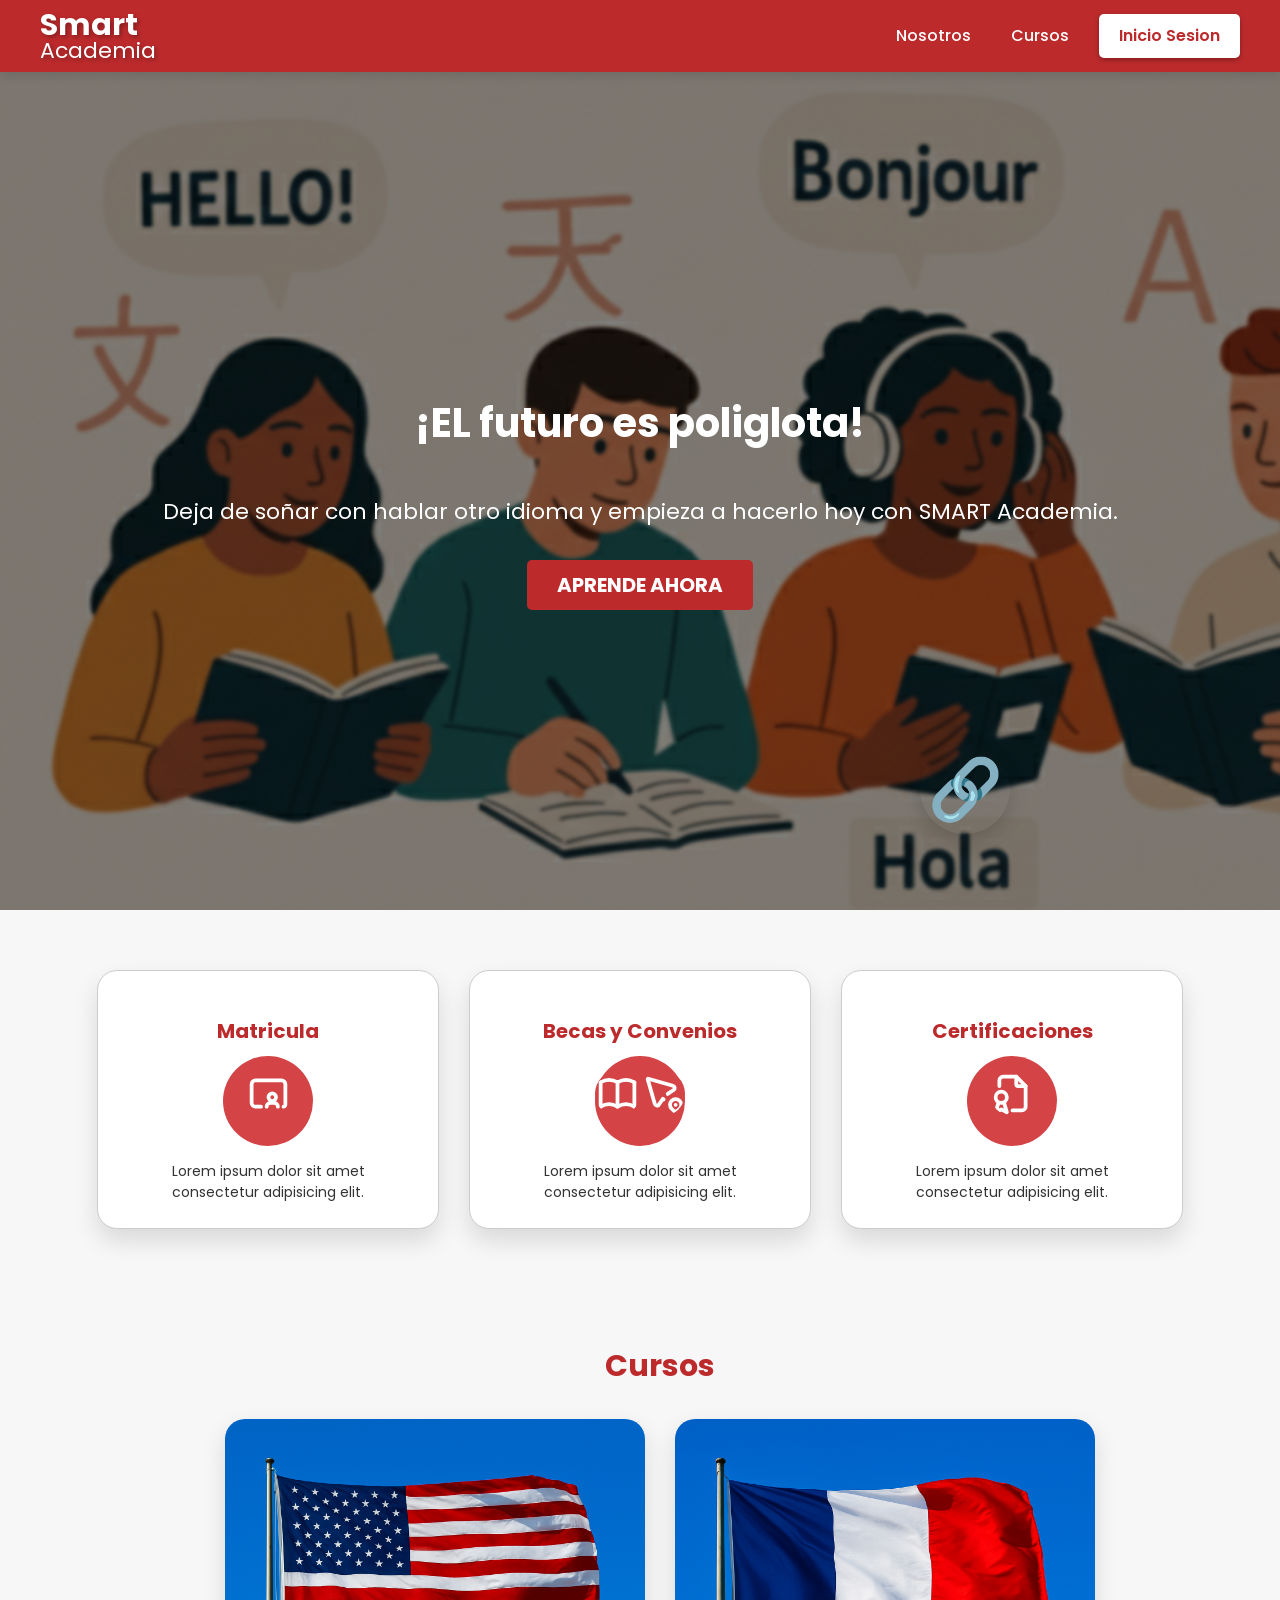
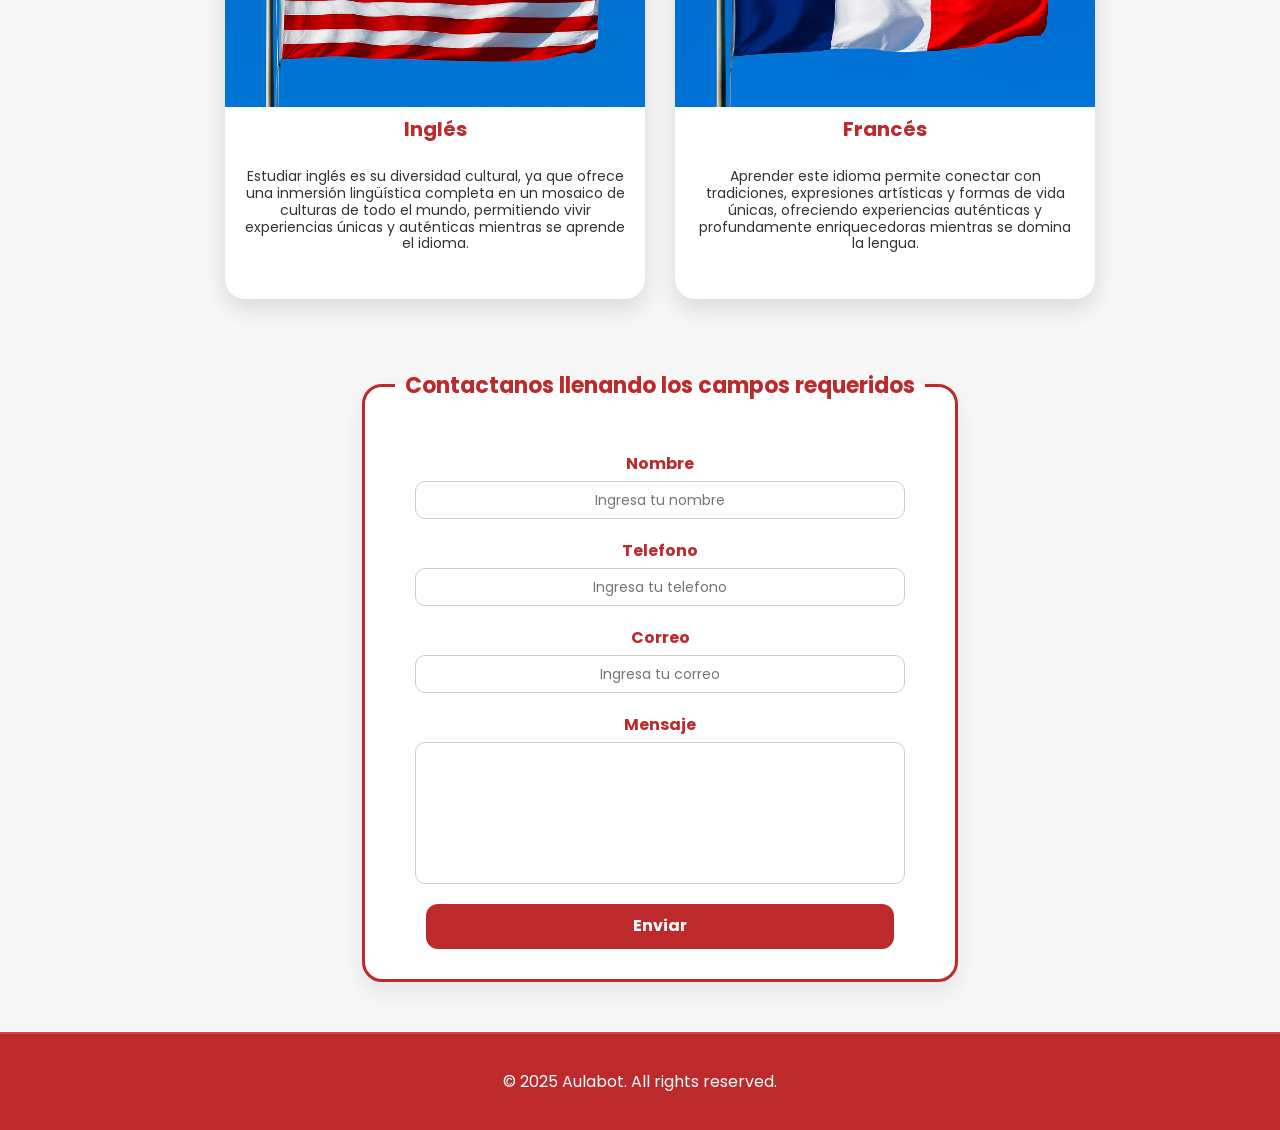
==== html/index.html @ a4e9d62d "Integracion entrega 3: logica, html, css e imagenes" ====
<!DOCTYPE html>
<html lang="es">
<head>
    <meta charset="UTF-8">
    <meta name="viewport" content="width=device-width, initial-scale=1.0">
    <title>Aulabot-SA</title>

    <link rel="preload" href="../css/normalize.css" as="style">
    <link rel="stylesheet" href="../css/normalize.css">

    <link rel="preload" href="../css/styles.css" as="style">
    <link rel="stylesheet" href="../css/styles.css">

    <link rel="icon" type="image/png" href="../imagenes/favicon.png">
</head>
<body>

    <header>
        <div class="barra-navegacion">
            <a href="../html/index.html">
                <h1>Smart <span>Academia</span></h1>
            </a>
            
            <nav>
                <a href="../html/nosotros.html">Nosotros</a>
                <a href="../html/cursos.html">Cursos</a>
                <a href="../html/inicio-sesion.html">Inicio Sesion</a>
            </nav>
        </div>
    </header>

    <main>

        <section class="hero-principal">
            <div class="contenido-hero-principal">
                <h2>¡EL futuro es poliglota!</h2>
            <p >
               Deja de soñar con hablar otro idioma y empieza a hacerlo hoy con SMART Academia. 
            </p>
            <a class="boton-principal" href="../html/inicio-sesion.html">Aprende ahora</a>
            </div>

        </section>
        <div class="servicios">
            
                <div class="servicio-card">
                    <h3>Matricula</h3>
                    <div class="icon">
                        <svg  xmlns="http://www.w3.org/2000/svg"  width="24"  height="24"  viewBox="0 0 24 24"  fill="none"  stroke="currentColor"  stroke-width="2"  stroke-linecap="round"  stroke-linejoin="round"  class="icon icon-tabler icons-tabler-outline icon-tabler-chalkboard-teacher"><path stroke="none" d="M0 0h24v24H0z" fill="none"/><path d="M8 19h-3a2 2 0 0 1 -2 -2v-10a2 2 0 0 1 2 -2h14a2 2 0 0 1 2 2v11a1 1 0 0 1 -1 1" /><path d="M12 14a2 2 0 1 0 4.001 -.001a2 2 0 0 0 -4.001 .001" /><path d="M17 19a2 2 0 0 0 -2 -2h-2a2 2 0 0 0 -2 2" /></svg>
                    </div>
                     <p>Lorem ipsum dolor sit amet consectetur adipisicing elit.</p>
                
                </div>
                
                <div class="servicio-card">
                    <h3 >Becas y Convenios</h3>
                    <div class="icon">
                        <svg  xmlns="http://www.w3.org/2000/svg"  width="24"  height="24"  viewBox="0 0 24 24"  fill="none"  stroke="currentColor"  stroke-width="2"  stroke-linecap="round"  stroke-linejoin="round"  class="icon icon-tabler icons-tabler-outline icon-tabler-book"><path stroke="none" d="M0 0h24v24H0z" fill="none"/><path d="M3 19a9 9 0 0 1 9 0a9 9 0 0 1 9 0" /><path d="M3 6a9 9 0 0 1 9 0a9 9 0 0 1 9 0" /><path d="M3 6l0 13" /><path d="M12 6l0 13" /><path d="M21 6l0 13" /></svg>
                        <svg  xmlns="http://www.w3.org/2000/svg"  width="24"  height="24"  viewBox="0 0 24 24"  fill="none"  stroke="currentColor"  stroke-width="2"  stroke-linecap="round"  stroke-linejoin="round"  class="icon icon-tabler icons-tabler-outline icon-tabler-pointer-pin"><path stroke="none" d="M0 0h24v24H0z" fill="none"/><path d="M14.778 12.222l3.113 -2.09a1.2 1.2 0 0 0 -.309 -2.228l-13.582 -3.904l3.904 13.563a1.2 1.2 0 0 0 2.228 .308l2.09 -3.093l.381 .381" /><path d="M21.121 20.121a3 3 0 1 0 -4.242 0c.418 .419 1.125 1.045 2.121 1.879c1.051 -.89 1.759 -1.516 2.121 -1.879z" /><path d="M19 18v.01" /></svg>
                    </div>
                    <p>Lorem ipsum dolor sit amet consectetur adipisicing elit.</p>
                </div>

                <div class="servicio-card">
                    <h3>Certificaciones</h3>
                    <div class="icon">
                        <svg  xmlns="http://www.w3.org/2000/svg"  width="24"  height="24"  viewBox="0 0 24 24"  fill="none"  stroke="currentColor"  stroke-width="2"  stroke-linecap="round"  stroke-linejoin="round"  class="icon icon-tabler icons-tabler-outline icon-tabler-file-certificate"><path stroke="none" d="M0 0h24v24H0z" fill="none"/><path d="M14 3v4a1 1 0 0 0 1 1h4" /><path d="M5 8v-3a2 2 0 0 1 2 -2h7l5 5v11a2 2 0 0 1 -2 2h-5" /><path d="M6 14m-3 0a3 3 0 1 0 6 0a3 3 0 1 0 -6 0" /><path d="M4.5 17l-1.5 5l3 -1.5l3 1.5l-1.5 -5" /></svg>
                    </div>    
                    <p>Lorem ipsum dolor sit amet consectetur adipisicing elit.</p>
                </div>

        </div>

        <section>
    <ul class="container">


       <section class="index-cursos">

  <h2>Cursos</h2>

  <ul class="cursos-grid">

    <!-- ===== CURSO INGLÉS ===== -->
    <li>
      <a href="../html/cursos.html" class="card">
        <img src="../imagenes/img-cursos/inglesImagen.jpg" alt="Londres">
        <div class="content">
          <h2>Inglés</h2>
          <p>
            Estudiar inglés es su diversidad cultural, ya que ofrece una inmersión lingüística completa en un mosaico de culturas de todo el mundo, permitiendo vivir experiencias únicas y auténticas mientras se aprende el idioma.
          </p>
        </div>
      </a>
    </li>

    <!-- ===== CURSO FRANCÉS ===== -->
    <li>
      <a href="../html/cursos.html" class="card">
        <img src="../imagenes/img-cursos/francesImagen.jpg" alt="París">
        <div class="content">
          <h2>Francés</h2>
          <p>
            Aprender este idioma permite conectar con tradiciones, expresiones artísticas y formas de vida únicas, ofreciendo experiencias auténticas y profundamente enriquecedoras mientras se domina la lengua.
          </p>
        </div>
      </a>
    </li>

  </ul>
</section>

        
        <form> 
            <fieldset> 

                <legend>Contactanos llenando los campos requeridos</legend>
                
                <div> 
                    <label>Nombre</label>
                    <input type="text" placeholder="Ingresa tu nombre" name="nombre" required> 
                </div>
                <div>
                    <label>Telefono</label>
                    <input type="tel" placeholder="Ingresa tu telefono" name="telefono" required>
                </div>
                <div>
                    <label>Correo</label>
                    <input type="email" placeholder="Ingresa tu correo" name="correo" required>
                </div>
                <div>
                    <label>Mensaje</label>
                    <textarea name="Cuentanos brevemente a que se debe tu solicitud"></textarea>
                </div>

                <input type="submit" value="Enviar"> 

            </fieldset>
        </form>

    </main>
    <div class="social-fab" aria-hidden="false">
        <button class="fab-main" aria-label="Redes sociales" title="Redes sociales">
        <span class="fab-icon">🔗</span>
        </button>
        <ul class="social-links" aria-hidden="true">
        <li><a href="https://www.facebook.com/" class="facebook" aria-label="Facebook">📘 Facebook</a></li>
        <li><a href="https://www.instagram.com/" class="instagram" aria-label="Instagram">📸 Instagram</a></li>
        <li><a href="https://x.com/?lang=es" class="X" aria-label="Twitter">🐦 Twitter</a></li>
        <li><a href="https://wa.me/573244595443" target="_blank" class="whatsapp" aria-label="WhatsApp">💬 WhatsApp</a></li>
        </ul>
    </div>
    <footer>
        <p> © 2025 Aulabot. All rights reserved.</p>
    </footer>

</body>

</html>
---- css/styles.css ----
@import url('https://fonts.googleapis.com/css2?family=Poppins:wght@300;400;500;600;700&display=swap');

/*ROOT Variables CSS Personalizadas*/
:root {
    /* COLORES */
    --color-primario: #bc2a2c; 
    --color-secundario: #D44446; 
    --color-acento: #000000;  
    --color-texto: #333333;     
    --color-blanco: #ffffff;    
    --color-fondo-claro: #f7f7f7; 
    --color-borde: #cccccc;

    /* TIPOGRAFÍA */
    --fuente-principal: 'Poppins', system-ui, sans-serif;
    --tamaño-base: 62.5%; /* Establece que 1rem = 10px (más fácil para calcular tamaños) */

    /* SOMBRAS Y BORDES */
    --sombra-navegacion: 0 4px 10px rgba(0, 0, 0, 0.1);
    --sombra-card: 0 4px 10px rgba(0, 0, 0, 0.05);
}

/*ESTILO GENERAL HTML Y BODY */

html {
    font-size: var(--tamaño-base); 
    box-sizing: border-box;
    scroll-behavior: smooth;
}

body {
    font-family: var(--fuente-principal); 
    font-size: 1.6rem;
    line-height: 1.5;
    color: var(--color-texto);
    margin: 0;
    padding-top: 6rem;
    background-color: var(--color-fondo-claro);
}

a {
    text-decoration: none;
}

/*BARRA DE NAVEGACION*/
header {
    background-color: var(--color-primario);
    padding: 1rem 0; 
    position: fixed; 
    inset: 0 0 auto 0;
    z-index: 1000;
    box-shadow: var(--sombra-navegacion); 
    transition: background-color 0.4s ease, box-shadow 0.4s ease; 
}
.barra-navegacion {
    max-width: 120rem; 
    margin: 0 auto; 
    padding: 0 2rem;
    display: flex;
    justify-content: space-between; 
    align-items: center; 
}

/*ESTILO DEL LOGO SMART ACADEMIA */
.barra-navegacion a h1 {
    color: var(--color-blanco);
    font-size: 3rem; 
    font-weight: 700; 
    display: flex; 
    flex-direction: column; 
    line-height: 1; 
    margin: 0; 
    text-shadow: 2px 2px 4px rgba(0, 0, 0, 0.3);
}

/* Estilo para la palabra 'Academia'*/
.barra-navegacion a h1 span {
    font-size: 2.2rem;
    font-weight: 400; 
}

/*NAVEGACIÓN PRINCIPAL (Contiene Nosotros, Cursos e Inicio Sesión)*/
nav {
    display: flex;
    align-items: center;
    gap: 2rem; 
}

/* Estilo para los enlaces(Nosotros y Cursos) */
nav a {
    color: var(--color-blanco);
    font-size: 1.6rem;
    font-weight: 500;
    padding: 0.5rem 1rem;
    transition: color 0.3s;
}
nav a:hover {
    color: var(--color-fondo-claro);
}


/*ESTILO DEL BOTÓN DESTACADO (Inicio Sesión - Es el último enlace dentro de <nav>) */
nav a:last-child {
    background-color: var(--color-blanco);
    color: var(--color-primario);
    padding: 1rem 2rem;
    border: none;
    border-radius: 0.5rem;
    font-weight: 600;
    white-space: nowrap; 
    box-shadow: 0 2px 5px rgba(0, 0, 0, 0.3); 
    transition: background-color 0.3s;
}

nav a:last-child:hover {
    background-color: var(--color-fondo-claro); 
    color: var(--color-primario);
}

/*ESTILO "INDEX" BY SELVA*/

.hero-principal {
    background-image: url(../imagenes/img-index/img-inicio.png);
    background-repeat: no-repeat;
    background-size: cover;
    background-position: center middle;
    height: 850px;
    position: relative;
}
.contenido-hero-principal{
    position: absolute;
    background-color: rgb( 0 0 0 / 50% );
    width: 100%;
    height: 100%;
    display: flex;
    flex-direction: column;
    align-items: center;
    justify-content: center;
}

.contenido-hero-principal h2, .contenido-hero-principal p{
    color: var(--color-blanco);
}
.contenido-hero-principal h2{
    font-size: 4rem;
    margin-bottom: 2rem;
}

.contenido-hero-principal p{
    display: flex;
    align-items: center;
    font-size: 2.2rem;
}

.boton-principal {
    background-color: var(--color-primario);
    color: var(--color-blanco);
    padding: 1rem 3rem;
    margin-top: 1rem;
    font-size: 2rem;
    text-decoration: none;
    text-transform: uppercase;
    font-weight: bold;
    border-radius: .5rem;
    width: 90%;
    text-align: center;
    border: none;
}
@media (min-width: 768px) {
    .boton-principal{
        width: auto;
    }
}
.boton-principal:hover {
    cursor: pointer; 

}

/*servicios*/
.servicios {
  max-width: 1200px;
  margin: 4rem auto;
  padding: 2rem;
  
  display: flex;
  flex-direction: row; 
  justify-content: center;
  align-items: stretch;
  gap: 3rem;
}

/* TARJETA */
.servicio-card {
  background: #ffffff;
  padding: 2.5rem 2rem;
  border-radius: 20px;
  width: 300px;
  box-shadow: 0 12px 25px rgba(0,0,0,0.12);
  border: 1px solid var(--color-borde);
  text-align: center;
  transition: all .3s ease;
  flex-shrink: 0; 
}

/* Hover */
.servicio-card:hover {
  transform: translateY(-8px);
  box-shadow: 0 16px 30px rgba(0,0,0,0.18);
}

/* Icono */
.servicio-card .icon {
  width: 90px;
  height: 90px;
  border-radius: 50%;
  background: var(--color-secundario);
  display: flex;
  justify-content: center;
  align-items: center;
  margin: 0 auto 1.5rem auto;
}

.servicio-card .icon svg {
  width: 45px;
  height: 45px;
  stroke: var(--color-blanco);
}

/* Título */
.servicio-card h3 {
  font-size: 2rem;
  color: var(--color-primario);
  margin-bottom: 1rem;
}

/* Texto */
.servicio-card p {
  color: var(--color-texto);
  font-size: 1.4rem;
  line-height: 1.5;
  max-width: 85%;
  margin: 0 auto;
  text-align: center;
}

/* RESPONSIVE */
@media (max-width: 850px) {
  .servicios {
    flex-direction: column;
    align-items: center;
  }
}

/*Tarjetas cursos*/

.index-cursos {
  max-width: 1100px;
  margin: 5rem auto;
  padding: 2rem;
}

.index-cursos h2 {
  text-align: center;
  color: var(--color-primario);
  font-size: 3rem;
  margin-bottom: 3rem;
}

/* Contenedor UL */
.index-cursos .cursos-grid {
  display: flex;
  gap: 3rem;
  justify-content: center;
  flex-wrap: wrap;
  list-style: none;
  padding: 0;
}

/* Tarjeta general */
.index-cursos .cursos-grid li {
  width: 420px;
  height: 480px;
  background: #ffffff;
  border-radius: 20px;
  overflow: hidden;
  box-shadow: 0 10px 25px rgba(0,0,0,0.12);
  transition: transform .3s ease, box-shadow .3s ease;
}

.index-cursos .cursos-grid li:hover {
  transform: translateY(-8px);
  box-shadow: 0 14px 30px rgba(0,0,0,0.18);
}

/* Imagen completamente visible */
.index-cursos .cursos-grid li img {
  width: 100%;
  height: 60%;
  object-fit: cover;
}

/* CONTENIDO DE TEXTO */
.index-cursos .content {
  padding: 2rem;
  background: #fff;
  height: 20%;
  display: flex;
  flex-direction: column;
  justify-content: center;
  text-align: center;
}

.index-cursos .content h2 {
  color: var(--color-primario);
  font-size: 2rem;
  margin-bottom: 1rem;
}

.index-cursos .content p {
  font-size: 1.4rem;
  color: var(--color-texto);
  line-height: 1.2;
}

/* RESPONSIVO */
@media (max-width: 768px) {
  .index-cursos .cursos-grid li {
    width: 100%;
    height: auto;
  }

  .index-cursos .cursos-grid li img {
    height: 220px;
  }
}

/*Formulario*/

form {
  display: flex;
  justify-content: center;
  margin: 5rem auto;
}

form fieldset {
  width: 100%;
  max-width: 550px;
  padding: 3rem 2rem;
  background: #ffffff;
  border: 3px solid var(--color-primario);
  border-radius: 20px;
  box-shadow: 0 10px 25px rgba(0,0,0,0.08);
}

/* Título */
form legend {
  font-size: 2.2rem;
  color: var(--color-primario);
  font-weight: 700;
  text-align: center;
  padding: 0 1rem;
  margin-bottom: 2rem;
}

/* Contenedor de cada campo */
form div {
  display: flex;
  flex-direction: column;
  align-items: center;
  margin-bottom: 2rem;
}

/* Labels */
form label {
  color: var(--color-primario);
  font-weight: 700;
  font-size: 1.6rem;
  margin-bottom: 0.5rem;
}

/* Inputs y textarea */
form input[type="text"],
form input[type="tel"],
form input[type="email"],
form textarea {
  width: 85%;
  padding: 1rem;
  border-radius: 10px;
  border: 1px solid var(--color-borde);
  font-size: 1.4rem;
  outline: none;
  text-align: center;
  transition: all 0.3s ease;
}

/* Efecto focus */
form input:focus,
form textarea:focus {
  border-color: var(--color-primario);
}

/* Textarea */
form textarea {
  resize: none;
  height: 120px;
}

/* Botón Enviar */
form input[type="submit"] {
  display: block;
  width: 85%;
  margin: 0 auto;
  background: var(--color-primario);
  color: #ffffff;
  border: none;
  border-radius: 12px;
  padding: 1.3rem;
  font-size: 1.6rem;
  font-weight: 700;
  cursor: pointer;
  transition: all .3s ease;
}

form input[type="submit"]:hover {
  background: var(--color-secundario);
  transform: translateY(-3px);
  box-shadow: 0 6px 15px rgba(0,0,0,0.18);
}



/*ESTILO "NOSOTROS" BY JULIANA*/

.hero {
    background-color: var(--color-primario);
    padding: 60px 20px;
    display: flex;
    align-items: center;
    justify-content: center;
    gap: 40px;
}

.hero-texto {
    flex: 1;
    color: var(--color-blanco);
    font-size: 20px;
    padding-left: 60px;
}

.hero-texto .action-button {
    background-color: var(--color-blanco);
    color: var(--color-primario);
    background-image: none; /* eliminar degradados inesperados */
    display: inline-block; /* no ocupar ancho completo */
    padding: 10px 20px;
    box-shadow: 0 2px 6px rgba(0,0,0,0.12);
}

.hero-imagen {
    flex: 1;
    width: 100%;
}

.hero-imagen img {
    width: 70%;
    margin: 0 auto;
    display: block;
}

.nosotros h2 {
    color: var(--color-primario);
}

.info {
    display: flex;
    gap: 20px;
    justify-content: space-between;
    padding: 40px 10%;
    max-width: 1200px;
    margin: 0 auto;
}

.galeria {
    display: flex;
    flex-wrap: wrap;
    /* creo que esto los posiciona en el responsive */
    gap: 10px;
    justify-content: center;
    margin: 40px auto;
    padding: 0 20px;
}

.galeria img {
    height: 200px;
    width: auto;
    object-fit: cover;
    border: 3px solid var(--color-primario);
    border-radius: 8px;
}

.valores {
    display: flex;
    flex-direction: column;
    align-items: center;
}

.action-button {
    margin: 20px auto;
    display: inline-block; /* que el botón ocupe sólo su contenido */
    background-color: var(--color-primario);
    background-image: none;
    color: var(--color-blanco);
    padding: 10px 20px; /* más pequeño */
    border: none;
    border-radius: 5px;
    cursor: pointer;
    font-size: 1.6rem;
    width: auto;
}

.equipo {
    padding: 60px 20px;
    text-align: center;
    max-width: 1200px;
    margin: 0 auto;
}

.equipo-descripcion {
    max-width: 800px;
    margin: 0 auto 40px;
    font-size: 18px;
}

.equipo-lista {
    display: flex;
    justify-content: center;
    gap: 30px;
    flex-wrap: wrap;
}

.miembro {
    text-align: center;
    width: 180px;
}

.miembro img {
    width: 150px;
    height: 150px;
    object-fit: cover;
    border-radius: 50%;
    border: 3px solid var(--color-primario);
    margin-bottom: 10px;
}

.miembro h3 {
    margin: 5px 0 2px;
    font-size: 16px;
}

.miembro p {
    margin: 0;
    font-size: 14px;
    color: var(--color-texto);
}

/*ESTILO BY ANDRÉS*/

.titulo-servicios {
    text-align: center;
    font-size: 2.5rem;
    font-weight: 700;
    margin: 2rem 0;
    background: linear-gradient(90deg, #000000, #000000, #000000);
    background-size: 300%;
    background-clip: text;
    -webkit-background-clip: text; 
    color: transparent;
    -webkit-text-fill-color: transparent; 
    animation: colorMove 5s ease-in-out infinite;
    letter-spacing: 2px;
}
.curso-container {
    display: flex;
    align-items: center;
    justify-content: space-between;
    gap: 2rem;
    margin: 3rem auto;
    max-width: 1000px;
    padding: 1.5rem;
    background: #ffffff;
    border-radius: 15px;
    box-shadow: 0 4px 10px rgba(0,0,0,0.1);
}


.curso-container {
    display: flex;
    align-items: center;
    justify-content: space-between;
    gap: 2rem;
    margin: 3rem auto;
    max-width: 1000px;
    padding: 1.5rem;
    background: #ffffff;
    border-radius: 15px;
    box-shadow: 0 4px 10px rgba(0,0,0,0.1);
}

.curso-texto {
    flex: 1;
}

.curso-texto h3 {
    color: var(--color-acento);
    font-size: 1.6rem;
}

.curso-texto p {
    line-height: 1.6;
    color: var(--color-texto);
}

.curso-img {
    flex: 1;
    display: flex;
    justify-content: center;
}

.curso-img img {
    width: 100%;
    max-width: 430px;
    border-radius: 12px;
    box-shadow: 0 3px 8px rgba(0,0,0,0.15);
}

/*RESPONSIVE*/
@media (max-width: 768px) {
    .curso-container {
        flex-direction: column;
        text-align: center;
    }

    .curso-img img {
        max-width: 330px;
    }
}

/*REGISTRO*/

.form-container {
    margin: 10rem auto 4rem auto; 
    width: 100%;
    max-width: 480px;
    background: #ffffff;
    padding: 3rem 2.5rem;
    border-radius: 20px;
    box-shadow: 0 8px 25px rgba(0,0,0,0.1);
    animation: fadeIn 0.6s ease-in-out;
    text-align: center;
}

/* Título */
.form-container h2 {
    font-size: 2.4rem;
    font-weight: 700;
    margin-bottom: 2rem;
    color: #111;
}

/* Campos del formulario */


/* Botón principal dentro de formularios*/
.form-container .action-button {
    width: 100%;
    padding: 1.3rem;
    border: none;
    background: var(--color-primario);
    color: #ffffff;
    font-size: 1.6rem;
    font-weight: 700;
    border-radius: 12px;
    cursor: pointer;
    margin-top: 1.5rem;
    transition: all 0.3s ease;
}

.action-button:hover {
    background: var(--color-secundario);
    transform: translateY(-3px);
    box-shadow: 0 6px 18px rgba(0,0,0,0.12);
}

/* Enlace final */
.registro-link {
    display: inline-block;
    margin-top: 2rem;
    color: var(--color-secundario);
    font-weight: 600;
    text-decoration: none;
    font-size: 1.45rem;
}

.registro-link:hover {
    text-decoration: underline;
}

/* Animación suave */
@keyframes fadeIn {
    from {
        opacity: 0;
        transform: translateY(15px);
    }
    to {
        opacity: 1;
        transform: translateY(0);
    }
}

/*Inicio sesion*/

.login-page {
  display: flex;
  justify-content: center;
  align-items: center;
  padding: 5rem 0;
}

.login-page {
    background-image: url(../imagenes/img-index/Gemini_Generated_Image_4bp5cf4bp5cf4bp5.png);
    background-color: rgb(0 0 0 / 60%);
    background-size: cover;
    background-position: center center;
    position: relative;
}

.login-page .form-container {
  width: 100%;
  max-width: 500px;
  padding: 3rem 2.5rem;
  background: #ffffff;
  border: 3px solid var(--color-primario);
  border-radius: 20px;
  box-shadow: 0 10px 25px rgba(0,0,0,0.08);
  text-align: center;
}

/* Título */
.login-page .form-container h2 {
  font-size: 2.4rem;
  color: var(--color-primario);
  font-weight: 700;
  margin-bottom: 3rem;
}
/* Forzar formulario en columna */
.login-page form {
  display: flex !important;
  flex-direction: column !important;
  gap: 2rem !important;
  width: 100%;
  align-items: center;
}

/* Campo completo en columna */
.login-page .campo {
  width: 100%;
  display: flex !important;
  flex-direction: column !important;
  align-items: center !important; 
  text-align: center;
}

.login-page .opciones-rol {
  width: 100%;
  max-width: 350px;                    
  display: flex;
  justify-content: center;
  align-items: center;
  gap: 1rem;                           
  flex-wrap: wrap;                     
  margin: 0 auto;                      
}

.login-page .opciones-rol label {
  background: #ffffff;
  color: var(--color-primario);
  border: 2px solid var(--color-primario);
  padding: 0.6rem 1.2rem;              
  border-radius: 10px;
  font-size: 1.4rem;                   
  font-weight: 700;
  cursor: pointer;
  transition: all .3s ease;
  white-space: nowrap;                 
}


/* Input */
.login-page .campo input[type="text"],
.login-page .campo input[type="password"] {
  width: 85%;
  padding: 1rem;
  border-radius: 10px;
  border: 1px solid var(--color-borde);
  font-size: 1.4rem;
  text-align: center;
  outline: none;
}

/* Focus */
.login-page .campo input:focus {
  border-color: var(--color-primario);
}

/*BOTONES DE ROL PARA QUE NO QUEDARAN SIMPLES*/

.login-page .opciones-rol {
  display: flex;
  justify-content: center;
  gap: 1rem;
}

.login-page .opciones-rol input[type="radio"] {
  display: none;
}

.login-page .opciones-rol label {
  background: #ffffff;
  color: var(--color-primario);
  border: 2px solid var(--color-primario);
  padding: 0.8rem 1.6rem;
  border-radius: 10px;
  font-size: 1.5rem;
  font-weight: 700;
  cursor: pointer;
  transition: all .3s ease;
}

/* Hover */
.login-page .opciones-rol label:hover {
  background: var(--color-secundario);
  color: #ffffff;
  transform: translateY(-3px);
}

/* Seleccionado */
.login-page .opciones-rol input[type="radio"]:checked + label {
  background: var(--color-secundario);
  color: #ffffff;
  transform: translateY(-2px);
  box-shadow: 0 5px 12px rgba(0,0,0,0.15);
}

/* Botón Acceder */
.login-page .action-button {
  width: 85%;
  padding: 1.2rem;
  border: none;
  background: var(--color-primario);
  color: white;
  border-radius: 12px;
  font-size: 1.6rem;
  font-weight: 700;
  cursor: pointer;
  transition: all .3s ease;
}

.login-page .action-button:hover {
  background: var(--color-secundario);
  transform: translateY(-4px);
  box-shadow: 0 6px 18px rgba(0,0,0,0.15);
}

/* Enlace final */
.login-page .registro-link {
  margin-top: 2rem;
  font-size: 1.45rem;
}

/*Registro*/

.registro-page {
  display: flex;
  justify-content: center;
  align-items: center;
  padding: 5rem 0;
}

.registro-page .form-container {
  width: 100%;
  max-width: 550px;
  padding: 3rem 2.5rem;
  background: #ffffff;
  border: 3px solid var(--color-primario);
  border-radius: 20px;
  box-shadow: 0 10px 25px rgba(0,0,0,0.08);
  text-align: center;
}

/* Título */
.registro-page h2 {
  font-size: 2.4rem;
  color: var(--color-primario);
  font-weight: 700;
  margin-bottom: 3rem;
}

/* Forzar formulario en columna */
.registro-page form {
  display: flex !important;
  flex-direction: column !important;
  gap: 2rem !important;
  width: 100%;
  align-items: center;
}

/* Campo */
.registro-page .campo {
  width: 100%;
  display: flex !important;
  flex-direction: column !important;
  align-items: center;
  text-align: center;
}

/* Labels */
.registro-page .campo label {
  width: 100%;
  color: var(--color-primario);
  font-weight: 700;
  font-size: 1.6rem;
  margin-bottom: 0.7rem;
  text-align: center;
}

/* Inputs: una manera de aplicar estilos a todos sin hacer por separado a cada uno*/
.registro-page .campo input[type="text"],
.registro-page .campo input[type="email"],
.registro-page .campo input[type="tel"],
.registro-page .campo input[type="password"] {
  width: 85%;
  padding: 1rem;
  border-radius: 10px;
  border: 1px solid var(--color-borde);
  font-size: 1.4rem;
  text-align: center;
  outline: none;
}

.registro-page .campo input:focus {
  border-color: var(--color-primario);
}

/*Botones de rol*/

.registro-page .opciones-rol {
  width: 100%;
  max-width: 350px;                      
  display: flex;
  justify-content: center;
  align-items: center;
  gap: 1rem;                             
  flex-wrap: wrap;                       
  margin: 0 auto;
}

.registro-page .opciones-rol input[type="radio"] {
  display: none;
}

.registro-page .opciones-rol label {
  background: #ffffff;
  color: var(--color-primario);
  border: 2px solid var(--color-primario);
  padding: 0.6rem 1.2rem;
  border-radius: 10px;
  font-size: 1.4rem;
  font-weight: 700;
  cursor: pointer;
  transition: all .3s ease;
  white-space: nowrap;
}

/* Hover */
.registro-page .opciones-rol label:hover {
  background: var(--color-secundario);
  color: #ffffff;
  transform: translateY(-3px);
}

/* Seleccionado */
.registro-page .opciones-rol input[type="radio"]:checked + label {
  background: var(--color-secundario);
  color: #ffffff;
  transform: translateY(-2px);
  box-shadow: 0 5px 12px rgba(0,0,0,0.15);
}

/* Botón Registrarse */
.registro-page .action-button {
  width: 85%;
  padding: 1.2rem;
  border: none;
  background: var(--color-primario);
  color: #ffffff;
  border-radius: 12px;
  font-size: 1.6rem;
  font-weight: 700;
  cursor: pointer;
  transition: all .3s ease;
}

.registro-page .action-button:hover {
  background: var(--color-secundario);
  transform: translateY(-4px);
  box-shadow: 0 6px 18px rgba(0,0,0,0.15);
}

/* Texto final */
.registro-page .inicio_sesion {
  display: block;
  margin-top: 2rem;
  font-size: 1.45rem;
}

.registro-page .inicio_sesion a {
  color: var(--color-primario);
  font-weight: 700;
  text-decoration: none;
}

.registro-page .inicio_sesion a:hover {
  text-decoration: underline;
}
/* ================= BOTÓN SOCIAL FLOTANTE ANDRES ================= */
.social-fab {
  position: fixed;
  right: 13.0rem;
  bottom: 3rem;
  z-index: 9999;
  display: flex;
  align-items: center;
  gap: 1rem;
  pointer-events: auto;
}

.fab-main {
  width: 9rem;
  height: 9rem;
  border-radius: 50%;
  background: var(--color-principal);
  border: none;
  box-shadow: 0 6px 18px rgba(0,0,0,0.15);
  cursor: pointer;
  display: inline-flex;
  align-items: center;
  justify-content: center;
  font-size: 6.0rem;
  transition: transform 0.18s ease, box-shadow 0.18s ease;
}

.fab-main:focus,
.fab-main:hover {
  transform: translateY(-3px);
  box-shadow: 0 10px 26px rgba(0,0,0,0.18);
}

.social-links {
  list-style: none;
  margin: 0;
  padding: 0;
  display: flex;
  flex-direction: column;
  gap: 0.6rem;
  transform: translateY(8px) scale(0.98);
  opacity: 0;
  pointer-events: none;
  transition: transform 0.18s ease, opacity 0.18s ease;
}

/* Mostrar enlaces al pasar el cursor sobre el contenedor (hover) o cuando recibe foco (accesibilidad) */
.social-fab:hover .social-links,
.social-fab:focus-within .social-links {
  transform: translateY(0) scale(1);
  opacity: 1;
  pointer-events: auto;
}

.social-links a {
  display: inline-flex;
  align-items: center;
  gap: 0.6rem;
  padding: 0.6rem 1rem;
  background: var(--color-blanco);
  border-radius: 10px;
  text-decoration: none;
  color: var(--color-texto);
  box-shadow: 0 6px 18px rgba(0,0,0,0.08);
  font-weight: 600;
  transition: transform 0.12s ease, background 0.12s ease;
}

.social-links a:hover {
  transform: translateX(-4px);
  background: var(--color-acento);
}

/* Colores por red (opcionales) */
.social-links a.facebook { color: #1877F2; }
.social-links a.instagram { color: #E1306C; }
.social-links a.twitter { color: #1DA1F2; }
.social-links a.whatsapp { color: #25D366; }

@media (max-width: 480px) {
  .social-fab { right: 1rem; bottom: 1rem; }
  .fab-main { width: 4.8rem; height: 4.8rem; font-size: 1.8rem; }
  .social-links a { padding: 0.5rem 0.8rem; font-size: 1.4rem; }
}


/* ================= ESTILOS DEL DASHBOARD ================= */

/* Contenedor padre que divide la pantalla */
.dashboard-layout {
    display: flex;
    min-height: calc(100vh - 6rem - 11rem); /* Resta altura de header y footer */
    position: relative;
}

/* Barra Lateral (Sidebar) */
.sidebar {
    width: 260px;
    background-color: #ffffff;
    box-shadow: 4px 0 10px rgba(0, 0, 0, 0.05);
    border-right: 1px solid var(--color-borde);
    display: flex;
    flex-direction: column;
    padding: 2rem 0;
    flex-shrink: 0;
}

.sidebar-menu {
    list-style: none;
    padding: 0;
    margin: 0;
    display: flex;
    flex-direction: column;
    height: 100%;
}

.sidebar-menu li {
    width: 100%;
}

.sidebar-menu a {
    display: block;
    padding: 1.5rem 2.5rem;
    color: var(--color-texto);
    font-size: 1.6rem;
    font-weight: 500;
    transition: all 0.3s ease;
    border-left: 4px solid transparent;
}

/* Hover en las opciones del menú */
.sidebar-menu a:hover {
    background-color: var(--color-fondo-claro);
    color: var(--color-primario);
    border-left: 4px solid var(--color-primario);
    padding-left: 3rem;
}

/* Empuja la opción "Cuenta" al fondo del menú */
.sidebar-menu .menu-cuenta {
    margin-top: auto;
    border-top: 1px solid var(--color-borde);
}

/* Contenido del Dashboard */
.dashboard-content {
    flex: 1;
    padding: 4rem;
    background-color: var(--color-fondo-claro);
}

.bienvenida-contenedor {
    background: #ffffff;
    padding: 3rem;
    border-radius: 20px;
    box-shadow: var(--sombra-card);
    margin-bottom: 3rem;
    border-left: 6px solid var(--color-primario);
}

.bienvenida-contenedor h2 {
    font-size: 3rem;
    margin: 0 0 1rem 0;
    color: #111111;
}

.bienvenida-contenedor span {
    color: var(--color-primario);
}

.bienvenida-contenedor p {
    font-size: 1.6rem;
    color: var(--color-texto);
    margin: 0;
}

/* Tarjetas informativas de muestra */
.dashboard-cards-grid {
    display: grid;
    grid-template-columns: repeat(auto-fit, minmax(250px, 1fr));
    gap: 2rem;
}

.tarjeta-resumen {
    background: #ffffff;
    padding: 2rem;
    border-radius: 15px;
    box-shadow: var(--sombra-card);
    border: 1px solid var(--color-borde);
}

.tarjeta-resumen h3 {
    margin: 0 0 1rem 0;
    font-size: 1.8rem;
    color: var(--color-primario);
}

/* Botón cerrar sesión personalizado */
nav a.btn-cerrar-sesion {
    background-color: transparent;
    color: var(--color-blanco);
    border: 1px solid var(--color-blanco);
    border-radius: 0.5rem;
    padding: 0.8rem 1.6rem;
}

nav a.btn-cerrar-sesion:hover {
    background-color: var(--color-blanco);
    color: var(--color-primario);
}

/* RESPONSIVO PARA TABLETS Y MÓVILES */
@media (max-width: 768px) {
    .dashboard-layout {
        flex-direction: column;
    }

    .sidebar {
        width: 100%;
        border-right: none;
        border-bottom: 1px solid var(--color-borde);
        padding: 1rem 0;
    }

    .sidebar-menu {
        flex-direction: row;
        flex-wrap: wrap;
        justify-content: center;
        gap: 0.5rem;
    }

    .sidebar-menu a {
        padding: 1rem 1.5rem;
        font-size: 1.4rem;
        border-left: none;
        border-radius: 5px;
    }

    .sidebar-menu a:hover {
        border-left: none;
        padding-left: 1.5rem;
        background-color: var(--color-primario);
        color: var(--color-blanco);
    }

    .sidebar-menu .menu-cuenta {
        margin-top: 0;
        border-top: none;
    }

    .dashboard-content {
        padding: 2rem;
    }
}

/* ==========================================================================
   ESTILOS COMPLEMENTARIOS PARA PANELES DE CONTROL (STUDENT, ADMIN, PROFESOR)
   ========================================================================== */

/* Distribución global del panel en dos columnas */
.dashboard-layout {
    display: flex;
    min-height: calc(100vh - 80px - 120px); /* Ajuste automático restando header y footer */
    position: relative;
    background-color: var(--color-fondo-claro);
}

/* Barra Lateral Estables (Sidebar) */
.sidebar {
    width: 260px;
    background-color: var(--color-blanco);
    box-shadow: 4px 0 10px rgba(0, 0, 0, 0.05);
    border-right: 1px solid var(--color-borde);
    display: flex;
    flex-direction: column;
    padding: 2rem 0;
    flex-shrink: 0;
}

.sidebar-menu {
    list-style: none;
    padding: 0;
    margin: 0;
    display: flex;
    flex-direction: column;
    height: 100%;
}

.sidebar-menu li {
    width: 100%;
}

.sidebar-menu a {
    display: block;
    padding: 1.5rem 2.5rem;
    color: var(--color-texto);
    font-size: 1.5rem;
    font-weight: 500;
    text-decoration: none;
    transition: all 0.3s ease;
    border-left: 4px solid transparent;
}

/* Estados e interacciones de la barra lateral */
.sidebar-menu a:hover,
.sidebar-menu a.activo {
    background-color: var(--color-fondo-claro);
    color: var(--color-primario);
    border-left: 4px solid var(--color-primario);
    padding-left: 3rem;
}

/* Empuja la opción Cuenta de forma limpia al fondo del menú */
.sidebar-menu .menu-cuenta {
    margin-top: auto;
    border-top: 1px solid var(--color-borde);
}

/* Área de contenido principal del panel */
.dashboard-content {
    flex: 1;
    padding: 4rem;
    overflow-y: auto;
}

/* Caja de Bienvenida Personalizada */
.bienvenida-contenedor {
    background: var(--color-blanco);
    padding: 3rem;
    border-radius: 12px;
    box-shadow: var(--sombra-card);
    margin-bottom: 3rem;
    border-left: 6px solid var(--color-primario);
}

.bienvenida-contenedor h2 {
    font-size: 2.8rem;
    margin: 0 0 1rem 0;
    color: var(--color-acento);
}

.bienvenida-contenedor h2 span {
    color: var(--color-primario);
}

.bienvenida-contenedor p {
    font-size: 1.6rem;
    color: var(--color-texto);
    margin: 0;
}

/* Grillas para las tarjetas de información y cursos */
.dashboard-cards-grid {
    display: grid;
    grid-template-columns: repeat(auto-fit, minmax(280px, 1fr));
    gap: 2.5rem;
    margin-top: 2rem;
}

.tarjeta-resumen {
    background: var(--color-blanco);
    padding: 2.5rem;
    border-radius: 10px;
    box-shadow: var(--sombra-card);
    border: 1px solid var(--color-borde);
    transition: transform 0.2s ease;
}

.tarjeta-resumen:hover {
    transform: translateY(-3px);
}

.tarjeta-resumen h3 {
    margin: 0 0 1.2rem 0;
    font-size: 1.8rem;
    color: var(--color-primario);
}

.tarjeta-resumen p {
    font-size: 1.4rem;
    color: var(--color-texto);
    margin: 0 0 1rem 0;
}

/* ==========================================================================
   ESTILOS ESPECÍFICOS DEL PANEL DE ADMINISTRACIÓN (TABLAS Y ROLES)
   ========================================================================== */

.admin-table-container {
    background: var(--color-blanco);
    padding: 2.5rem;
    border-radius: 12px;
    box-shadow: var(--sombra-card);
    border: 1px solid var(--color-borde);
    margin-top: 2rem;
}

/* Envoltura con scroll para tablas responsivas */
.table-responsive {
    width: 100%;
    overflow-x: auto;
    -webkit-overflow-scrolling: touch;
}

.admin-table {
    width: 100%;
    border-collapse: collapse;
    font-size: 1.4rem;
    text-align: left;
    margin-top: 1rem;
}

.admin-table th {
    background-color: var(--color-primario);
    color: var(--color-blanco);
    padding: 1.4rem 1.6rem;
    font-weight: 600;
}

.admin-table td {
    padding: 1.4rem 1.6rem;
    border-bottom: 1px solid var(--color-borde);
    color: var(--color-texto);
    vertical-align: middle;
}

/* Efecto cebra para las filas de la tabla */
.admin-table tbody tr:nth-child(even) {
    background-color: #fafafa;
}

.admin-table tbody tr:hover {
    background-color: #f1f1f1;
}

/* Diseño estilizado del selector de roles (<select>) */
.select-rol {
    padding: 0.8rem 1.2rem;
    border-radius: 6px;
    border: 1px solid var(--color-borde);
    background-color: var(--color-blanco);
    font-family: var(--fuente-principal);
    font-size: 1.3rem;
    font-weight: 600;
    color: var(--color-texto);
    cursor: pointer;
    outline: none;
    transition: border-color 0.2s ease;
}

.select-rol:focus {
    border-color: var(--color-primario);
}

#tabla-usuarios-body td {
    padding: 1.2rem;
    border-bottom: 1px solid #eee;
}

/* Botón de navegación modificado para cerrar sesión */
nav .btn-cerrar-sesion {
    background-color: transparent;
    color: var(--color-blanco);
    border: 1px solid var(--color-blanco);
    border-radius: 6px;
    padding: 0.8rem 1.8rem;
    font-size: 1.4rem;
    font-weight: 500;
    text-decoration: none;
    transition: all 0.3s ease;
}

nav .btn-cerrar-sesion:hover {
    background-color: var(--color-blanco);
    color: var(--color-primario);
}

/* ==========================================================================
   ADAPTACIÓN RESPONSIVA (MOBILE & TABLETS)
   ========================================================================== */

@media (max-width: 768px) {
    .dashboard-layout {
        flex-direction: column;
    }

    .sidebar {
        width: 100%;
        border-right: none;
        border-bottom: 1px solid var(--color-borde);
        padding: 1rem;
    }

    .sidebar-menu {
        flex-direction: row;
        flex-wrap: wrap;
        justify-content: center;
        gap: 0.5rem;
    }

    .sidebar-menu a {
        padding: 1rem 1.4rem;
        font-size: 1.3rem;
        border-left: none;
        border-radius: 6px;
    }

    .sidebar-menu a:hover,
    .sidebar-menu a.activo {
        border-left: none;
        padding-left: 1.4rem;
        background-color: var(--color-primario);
        color: var(--color-blanco);
    }

    .sidebar-menu .menu-cuenta {
        margin-top: 0;
        border-top: none;
    }

    .dashboard-content {
        padding: 2rem;
    }
    
    .bienvenida-contenedor {
        padding: 2rem;
    }

    .bienvenida-contenedor h2 {
        font-size: 2.2rem;
    }
}


/*FOOTER*/
footer {
  background-color: var(--color-primario); 
  color: var(--color-blanco);             
  text-align: center;                        
  padding: 2rem;                             
  margin-top: 5rem;                          
  border-top: 2px solid var(--color-secundario); 
}
---- css/styles.css ----
@import url('https://fonts.googleapis.com/css2?family=Poppins:wght@300;400;500;600;700&display=swap');

/*ROOT Variables CSS Personalizadas*/
:root {
    /* COLORES */
    --color-primario: #bc2a2c; 
    --color-secundario: #D44446; 
    --color-acento: #000000;  
    --color-texto: #333333;     
    --color-blanco: #ffffff;    
    --color-fondo-claro: #f7f7f7; 
    --color-borde: #cccccc;

    /* TIPOGRAFÍA */
    --fuente-principal: 'Poppins', system-ui, sans-serif;
    --tamaño-base: 62.5%; /* Establece que 1rem = 10px (más fácil para calcular tamaños) */

    /* SOMBRAS Y BORDES */
    --sombra-navegacion: 0 4px 10px rgba(0, 0, 0, 0.1);
    --sombra-card: 0 4px 10px rgba(0, 0, 0, 0.05);
}

/*ESTILO GENERAL HTML Y BODY */

html {
    font-size: var(--tamaño-base); 
    box-sizing: border-box;
    scroll-behavior: smooth;
}

body {
    font-family: var(--fuente-principal); 
    font-size: 1.6rem;
    line-height: 1.5;
    color: var(--color-texto);
    margin: 0;
    padding-top: 6rem;
    background-color: var(--color-fondo-claro);
}

a {
    text-decoration: none;
}

/*BARRA DE NAVEGACION*/
header {
    background-color: var(--color-primario);
    padding: 1rem 0; 
    position: fixed; 
    inset: 0 0 auto 0;
    z-index: 1000;
    box-shadow: var(--sombra-navegacion); 
    transition: background-color 0.4s ease, box-shadow 0.4s ease; 
}
.barra-navegacion {
    max-width: 120rem; 
    margin: 0 auto; 
    padding: 0 2rem;
    display: flex;
    justify-content: space-between; 
    align-items: center; 
}

/*ESTILO DEL LOGO SMART ACADEMIA */
.barra-navegacion a h1 {
    color: var(--color-blanco);
    font-size: 3rem; 
    font-weight: 700; 
    display: flex; 
    flex-direction: column; 
    line-height: 1; 
    margin: 0; 
    text-shadow: 2px 2px 4px rgba(0, 0, 0, 0.3);
}

/* Estilo para la palabra 'Academia'*/
.barra-navegacion a h1 span {
    font-size: 2.2rem;
    font-weight: 400; 
}

/*NAVEGACIÓN PRINCIPAL (Contiene Nosotros, Cursos e Inicio Sesión)*/
nav {
    display: flex;
    align-items: center;
    gap: 2rem; 
}

/* Estilo para los enlaces(Nosotros y Cursos) */
nav a {
    color: var(--color-blanco);
    font-size: 1.6rem;
    font-weight: 500;
    padding: 0.5rem 1rem;
    transition: color 0.3s;
}
nav a:hover {
    color: var(--color-fondo-claro);
}


/*ESTILO DEL BOTÓN DESTACADO (Inicio Sesión - Es el último enlace dentro de <nav>) */
nav a:last-child {
    background-color: var(--color-blanco);
    color: var(--color-primario);
    padding: 1rem 2rem;
    border: none;
    border-radius: 0.5rem;
    font-weight: 600;
    white-space: nowrap; 
    box-shadow: 0 2px 5px rgba(0, 0, 0, 0.3); 
    transition: background-color 0.3s;
}

nav a:last-child:hover {
    background-color: var(--color-fondo-claro); 
    color: var(--color-primario);
}

/*ESTILO "INDEX" BY SELVA*/

.hero-principal {
    background-image: url(../imagenes/img-index/img-inicio.png);
    background-repeat: no-repeat;
    background-size: cover;
    background-position: center middle;
    height: 850px;
    position: relative;
}
.contenido-hero-principal{
    position: absolute;
    background-color: rgb( 0 0 0 / 50% );
    width: 100%;
    height: 100%;
    display: flex;
    flex-direction: column;
    align-items: center;
    justify-content: center;
}

.contenido-hero-principal h2, .contenido-hero-principal p{
    color: var(--color-blanco);
}
.contenido-hero-principal h2{
    font-size: 4rem;
    margin-bottom: 2rem;
}

.contenido-hero-principal p{
    display: flex;
    align-items: center;
    font-size: 2.2rem;
}

.boton-principal {
    background-color: var(--color-primario);
    color: var(--color-blanco);
    padding: 1rem 3rem;
    margin-top: 1rem;
    font-size: 2rem;
    text-decoration: none;
    text-transform: uppercase;
    font-weight: bold;
    border-radius: .5rem;
    width: 90%;
    text-align: center;
    border: none;
}
@media (min-width: 768px) {
    .boton-principal{
        width: auto;
    }
}
.boton-principal:hover {
    cursor: pointer; 

}

/*servicios*/
.servicios {
  max-width: 1200px;
  margin: 4rem auto;
  padding: 2rem;
  
  display: flex;
  flex-direction: row; 
  justify-content: center;
  align-items: stretch;
  gap: 3rem;
}

/* TARJETA */
.servicio-card {
  background: #ffffff;
  padding: 2.5rem 2rem;
  border-radius: 20px;
  width: 300px;
  box-shadow: 0 12px 25px rgba(0,0,0,0.12);
  border: 1px solid var(--color-borde);
  text-align: center;
  transition: all .3s ease;
  flex-shrink: 0; 
}

/* Hover */
.servicio-card:hover {
  transform: translateY(-8px);
  box-shadow: 0 16px 30px rgba(0,0,0,0.18);
}

/* Icono */
.servicio-card .icon {
  width: 90px;
  height: 90px;
  border-radius: 50%;
  background: var(--color-secundario);
  display: flex;
  justify-content: center;
  align-items: center;
  margin: 0 auto 1.5rem auto;
}

.servicio-card .icon svg {
  width: 45px;
  height: 45px;
  stroke: var(--color-blanco);
}

/* Título */
.servicio-card h3 {
  font-size: 2rem;
  color: var(--color-primario);
  margin-bottom: 1rem;
}

/* Texto */
.servicio-card p {
  color: var(--color-texto);
  font-size: 1.4rem;
  line-height: 1.5;
  max-width: 85%;
  margin: 0 auto;
  text-align: center;
}

/* RESPONSIVE */
@media (max-width: 850px) {
  .servicios {
    flex-direction: column;
    align-items: center;
  }
}

/*Tarjetas cursos*/

.index-cursos {
  max-width: 1100px;
  margin: 5rem auto;
  padding: 2rem;
}

.index-cursos h2 {
  text-align: center;
  color: var(--color-primario);
  font-size: 3rem;
  margin-bottom: 3rem;
}

/* Contenedor UL */
.index-cursos .cursos-grid {
  display: flex;
  gap: 3rem;
  justify-content: center;
  flex-wrap: wrap;
  list-style: none;
  padding: 0;
}

/* Tarjeta general */
.index-cursos .cursos-grid li {
  width: 420px;
  height: 480px;
  background: #ffffff;
  border-radius: 20px;
  overflow: hidden;
  box-shadow: 0 10px 25px rgba(0,0,0,0.12);
  transition: transform .3s ease, box-shadow .3s ease;
}

.index-cursos .cursos-grid li:hover {
  transform: translateY(-8px);
  box-shadow: 0 14px 30px rgba(0,0,0,0.18);
}

/* Imagen completamente visible */
.index-cursos .cursos-grid li img {
  width: 100%;
  height: 60%;
  object-fit: cover;
}

/* CONTENIDO DE TEXTO */
.index-cursos .content {
  padding: 2rem;
  background: #fff;
  height: 20%;
  display: flex;
  flex-direction: column;
  justify-content: center;
  text-align: center;
}

.index-cursos .content h2 {
  color: var(--color-primario);
  font-size: 2rem;
  margin-bottom: 1rem;
}

.index-cursos .content p {
  font-size: 1.4rem;
  color: var(--color-texto);
  line-height: 1.2;
}

/* RESPONSIVO */
@media (max-width: 768px) {
  .index-cursos .cursos-grid li {
    width: 100%;
    height: auto;
  }

  .index-cursos .cursos-grid li img {
    height: 220px;
  }
}

/*Formulario*/

form {
  display: flex;
  justify-content: center;
  margin: 5rem auto;
}

form fieldset {
  width: 100%;
  max-width: 550px;
  padding: 3rem 2rem;
  background: #ffffff;
  border: 3px solid var(--color-primario);
  border-radius: 20px;
  box-shadow: 0 10px 25px rgba(0,0,0,0.08);
}

/* Título */
form legend {
  font-size: 2.2rem;
  color: var(--color-primario);
  font-weight: 700;
  text-align: center;
  padding: 0 1rem;
  margin-bottom: 2rem;
}

/* Contenedor de cada campo */
form div {
  display: flex;
  flex-direction: column;
  align-items: center;
  margin-bottom: 2rem;
}

/* Labels */
form label {
  color: var(--color-primario);
  font-weight: 700;
  font-size: 1.6rem;
  margin-bottom: 0.5rem;
}

/* Inputs y textarea */
form input[type="text"],
form input[type="tel"],
form input[type="email"],
form textarea {
  width: 85%;
  padding: 1rem;
  border-radius: 10px;
  border: 1px solid var(--color-borde);
  font-size: 1.4rem;
  outline: none;
  text-align: center;
  transition: all 0.3s ease;
}

/* Efecto focus */
form input:focus,
form textarea:focus {
  border-color: var(--color-primario);
}

/* Textarea */
form textarea {
  resize: none;
  height: 120px;
}

/* Botón Enviar */
form input[type="submit"] {
  display: block;
  width: 85%;
  margin: 0 auto;
  background: var(--color-primario);
  color: #ffffff;
  border: none;
  border-radius: 12px;
  padding: 1.3rem;
  font-size: 1.6rem;
  font-weight: 700;
  cursor: pointer;
  transition: all .3s ease;
}

form input[type="submit"]:hover {
  background: var(--color-secundario);
  transform: translateY(-3px);
  box-shadow: 0 6px 15px rgba(0,0,0,0.18);
}



/*ESTILO "NOSOTROS" BY JULIANA*/

.hero {
    background-color: var(--color-primario);
    padding: 60px 20px;
    display: flex;
    align-items: center;
    justify-content: center;
    gap: 40px;
}

.hero-texto {
    flex: 1;
    color: var(--color-blanco);
    font-size: 20px;
    padding-left: 60px;
}

.hero-texto .action-button {
    background-color: var(--color-blanco);
    color: var(--color-primario);
    background-image: none; /* eliminar degradados inesperados */
    display: inline-block; /* no ocupar ancho completo */
    padding: 10px 20px;
    box-shadow: 0 2px 6px rgba(0,0,0,0.12);
}

.hero-imagen {
    flex: 1;
    width: 100%;
}

.hero-imagen img {
    width: 70%;
    margin: 0 auto;
    display: block;
}

.nosotros h2 {
    color: var(--color-primario);
}

.info {
    display: flex;
    gap: 20px;
    justify-content: space-between;
    padding: 40px 10%;
    max-width: 1200px;
    margin: 0 auto;
}

.galeria {
    display: flex;
    flex-wrap: wrap;
    /* creo que esto los posiciona en el responsive */
    gap: 10px;
    justify-content: center;
    margin: 40px auto;
    padding: 0 20px;
}

.galeria img {
    height: 200px;
    width: auto;
    object-fit: cover;
    border: 3px solid var(--color-primario);
    border-radius: 8px;
}

.valores {
    display: flex;
    flex-direction: column;
    align-items: center;
}

.action-button {
    margin: 20px auto;
    display: inline-block; /* que el botón ocupe sólo su contenido */
    background-color: var(--color-primario);
    background-image: none;
    color: var(--color-blanco);
    padding: 10px 20px; /* más pequeño */
    border: none;
    border-radius: 5px;
    cursor: pointer;
    font-size: 1.6rem;
    width: auto;
}

.equipo {
    padding: 60px 20px;
    text-align: center;
    max-width: 1200px;
    margin: 0 auto;
}

.equipo-descripcion {
    max-width: 800px;
    margin: 0 auto 40px;
    font-size: 18px;
}

.equipo-lista {
    display: flex;
    justify-content: center;
    gap: 30px;
    flex-wrap: wrap;
}

.miembro {
    text-align: center;
    width: 180px;
}

.miembro img {
    width: 150px;
    height: 150px;
    object-fit: cover;
    border-radius: 50%;
    border: 3px solid var(--color-primario);
    margin-bottom: 10px;
}

.miembro h3 {
    margin: 5px 0 2px;
    font-size: 16px;
}

.miembro p {
    margin: 0;
    font-size: 14px;
    color: var(--color-texto);
}

/*ESTILO BY ANDRÉS*/

.titulo-servicios {
    text-align: center;
    font-size: 2.5rem;
    font-weight: 700;
    margin: 2rem 0;
    background: linear-gradient(90deg, #000000, #000000, #000000);
    background-size: 300%;
    background-clip: text;
    -webkit-background-clip: text; 
    color: transparent;
    -webkit-text-fill-color: transparent; 
    animation: colorMove 5s ease-in-out infinite;
    letter-spacing: 2px;
}
.curso-container {
    display: flex;
    align-items: center;
    justify-content: space-between;
    gap: 2rem;
    margin: 3rem auto;
    max-width: 1000px;
    padding: 1.5rem;
    background: #ffffff;
    border-radius: 15px;
    box-shadow: 0 4px 10px rgba(0,0,0,0.1);
}


.curso-container {
    display: flex;
    align-items: center;
    justify-content: space-between;
    gap: 2rem;
    margin: 3rem auto;
    max-width: 1000px;
    padding: 1.5rem;
    background: #ffffff;
    border-radius: 15px;
    box-shadow: 0 4px 10px rgba(0,0,0,0.1);
}

.curso-texto {
    flex: 1;
}

.curso-texto h3 {
    color: var(--color-acento);
    font-size: 1.6rem;
}

.curso-texto p {
    line-height: 1.6;
    color: var(--color-texto);
}

.curso-img {
    flex: 1;
    display: flex;
    justify-content: center;
}

.curso-img img {
    width: 100%;
    max-width: 430px;
    border-radius: 12px;
    box-shadow: 0 3px 8px rgba(0,0,0,0.15);
}

/*RESPONSIVE*/
@media (max-width: 768px) {
    .curso-container {
        flex-direction: column;
        text-align: center;
    }

    .curso-img img {
        max-width: 330px;
    }
}

/*REGISTRO*/

.form-container {
    margin: 10rem auto 4rem auto; 
    width: 100%;
    max-width: 480px;
    background: #ffffff;
    padding: 3rem 2.5rem;
    border-radius: 20px;
    box-shadow: 0 8px 25px rgba(0,0,0,0.1);
    animation: fadeIn 0.6s ease-in-out;
    text-align: center;
}

/* Título */
.form-container h2 {
    font-size: 2.4rem;
    font-weight: 700;
    margin-bottom: 2rem;
    color: #111;
}

/* Campos del formulario */


/* Botón principal dentro de formularios*/
.form-container .action-button {
    width: 100%;
    padding: 1.3rem;
    border: none;
    background: var(--color-primario);
    color: #ffffff;
    font-size: 1.6rem;
    font-weight: 700;
    border-radius: 12px;
    cursor: pointer;
    margin-top: 1.5rem;
    transition: all 0.3s ease;
}

.action-button:hover {
    background: var(--color-secundario);
    transform: translateY(-3px);
    box-shadow: 0 6px 18px rgba(0,0,0,0.12);
}

/* Enlace final */
.registro-link {
    display: inline-block;
    margin-top: 2rem;
    color: var(--color-secundario);
    font-weight: 600;
    text-decoration: none;
    font-size: 1.45rem;
}

.registro-link:hover {
    text-decoration: underline;
}

/* Animación suave */
@keyframes fadeIn {
    from {
        opacity: 0;
        transform: translateY(15px);
    }
    to {
        opacity: 1;
        transform: translateY(0);
    }
}

/*Inicio sesion*/

.login-page {
  display: flex;
  justify-content: center;
  align-items: center;
  padding: 5rem 0;
}

.login-page {
    background-image: url(../imagenes/img-index/Gemini_Generated_Image_4bp5cf4bp5cf4bp5.png);
    background-color: rgb(0 0 0 / 60%);
    background-size: cover;
    background-position: center center;
    position: relative;
}

.login-page .form-container {
  width: 100%;
  max-width: 500px;
  padding: 3rem 2.5rem;
  background: #ffffff;
  border: 3px solid var(--color-primario);
  border-radius: 20px;
  box-shadow: 0 10px 25px rgba(0,0,0,0.08);
  text-align: center;
}

/* Título */
.login-page .form-container h2 {
  font-size: 2.4rem;
  color: var(--color-primario);
  font-weight: 700;
  margin-bottom: 3rem;
}
/* Forzar formulario en columna */
.login-page form {
  display: flex !important;
  flex-direction: column !important;
  gap: 2rem !important;
  width: 100%;
  align-items: center;
}

/* Campo completo en columna */
.login-page .campo {
  width: 100%;
  display: flex !important;
  flex-direction: column !important;
  align-items: center !important; 
  text-align: center;
}

.login-page .opciones-rol {
  width: 100%;
  max-width: 350px;                    
  display: flex;
  justify-content: center;
  align-items: center;
  gap: 1rem;                           
  flex-wrap: wrap;                     
  margin: 0 auto;                      
}

.login-page .opciones-rol label {
  background: #ffffff;
  color: var(--color-primario);
  border: 2px solid var(--color-primario);
  padding: 0.6rem 1.2rem;              
  border-radius: 10px;
  font-size: 1.4rem;                   
  font-weight: 700;
  cursor: pointer;
  transition: all .3s ease;
  white-space: nowrap;                 
}


/* Input */
.login-page .campo input[type="text"],
.login-page .campo input[type="password"] {
  width: 85%;
  padding: 1rem;
  border-radius: 10px;
  border: 1px solid var(--color-borde);
  font-size: 1.4rem;
  text-align: center;
  outline: none;
}

/* Focus */
.login-page .campo input:focus {
  border-color: var(--color-primario);
}

/*BOTONES DE ROL PARA QUE NO QUEDARAN SIMPLES*/

.login-page .opciones-rol {
  display: flex;
  justify-content: center;
  gap: 1rem;
}

.login-page .opciones-rol input[type="radio"] {
  display: none;
}

.login-page .opciones-rol label {
  background: #ffffff;
  color: var(--color-primario);
  border: 2px solid var(--color-primario);
  padding: 0.8rem 1.6rem;
  border-radius: 10px;
  font-size: 1.5rem;
  font-weight: 700;
  cursor: pointer;
  transition: all .3s ease;
}

/* Hover */
.login-page .opciones-rol label:hover {
  background: var(--color-secundario);
  color: #ffffff;
  transform: translateY(-3px);
}

/* Seleccionado */
.login-page .opciones-rol input[type="radio"]:checked + label {
  background: var(--color-secundario);
  color: #ffffff;
  transform: translateY(-2px);
  box-shadow: 0 5px 12px rgba(0,0,0,0.15);
}

/* Botón Acceder */
.login-page .action-button {
  width: 85%;
  padding: 1.2rem;
  border: none;
  background: var(--color-primario);
  color: white;
  border-radius: 12px;
  font-size: 1.6rem;
  font-weight: 700;
  cursor: pointer;
  transition: all .3s ease;
}

.login-page .action-button:hover {
  background: var(--color-secundario);
  transform: translateY(-4px);
  box-shadow: 0 6px 18px rgba(0,0,0,0.15);
}

/* Enlace final */
.login-page .registro-link {
  margin-top: 2rem;
  font-size: 1.45rem;
}

/*Registro*/

.registro-page {
  display: flex;
  justify-content: center;
  align-items: center;
  padding: 5rem 0;
}

.registro-page .form-container {
  width: 100%;
  max-width: 550px;
  padding: 3rem 2.5rem;
  background: #ffffff;
  border: 3px solid var(--color-primario);
  border-radius: 20px;
  box-shadow: 0 10px 25px rgba(0,0,0,0.08);
  text-align: center;
}

/* Título */
.registro-page h2 {
  font-size: 2.4rem;
  color: var(--color-primario);
  font-weight: 700;
  margin-bottom: 3rem;
}

/* Forzar formulario en columna */
.registro-page form {
  display: flex !important;
  flex-direction: column !important;
  gap: 2rem !important;
  width: 100%;
  align-items: center;
}

/* Campo */
.registro-page .campo {
  width: 100%;
  display: flex !important;
  flex-direction: column !important;
  align-items: center;
  text-align: center;
}

/* Labels */
.registro-page .campo label {
  width: 100%;
  color: var(--color-primario);
  font-weight: 700;
  font-size: 1.6rem;
  margin-bottom: 0.7rem;
  text-align: center;
}

/* Inputs: una manera de aplicar estilos a todos sin hacer por separado a cada uno*/
.registro-page .campo input[type="text"],
.registro-page .campo input[type="email"],
.registro-page .campo input[type="tel"],
.registro-page .campo input[type="password"] {
  width: 85%;
  padding: 1rem;
  border-radius: 10px;
  border: 1px solid var(--color-borde);
  font-size: 1.4rem;
  text-align: center;
  outline: none;
}

.registro-page .campo input:focus {
  border-color: var(--color-primario);
}

/*Botones de rol*/

.registro-page .opciones-rol {
  width: 100%;
  max-width: 350px;                      
  display: flex;
  justify-content: center;
  align-items: center;
  gap: 1rem;                             
  flex-wrap: wrap;                       
  margin: 0 auto;
}

.registro-page .opciones-rol input[type="radio"] {
  display: none;
}

.registro-page .opciones-rol label {
  background: #ffffff;
  color: var(--color-primario);
  border: 2px solid var(--color-primario);
  padding: 0.6rem 1.2rem;
  border-radius: 10px;
  font-size: 1.4rem;
  font-weight: 700;
  cursor: pointer;
  transition: all .3s ease;
  white-space: nowrap;
}

/* Hover */
.registro-page .opciones-rol label:hover {
  background: var(--color-secundario);
  color: #ffffff;
  transform: translateY(-3px);
}

/* Seleccionado */
.registro-page .opciones-rol input[type="radio"]:checked + label {
  background: var(--color-secundario);
  color: #ffffff;
  transform: translateY(-2px);
  box-shadow: 0 5px 12px rgba(0,0,0,0.15);
}

/* Botón Registrarse */
.registro-page .action-button {
  width: 85%;
  padding: 1.2rem;
  border: none;
  background: var(--color-primario);
  color: #ffffff;
  border-radius: 12px;
  font-size: 1.6rem;
  font-weight: 700;
  cursor: pointer;
  transition: all .3s ease;
}

.registro-page .action-button:hover {
  background: var(--color-secundario);
  transform: translateY(-4px);
  box-shadow: 0 6px 18px rgba(0,0,0,0.15);
}

/* Texto final */
.registro-page .inicio_sesion {
  display: block;
  margin-top: 2rem;
  font-size: 1.45rem;
}

.registro-page .inicio_sesion a {
  color: var(--color-primario);
  font-weight: 700;
  text-decoration: none;
}

.registro-page .inicio_sesion a:hover {
  text-decoration: underline;
}
/* ================= BOTÓN SOCIAL FLOTANTE ANDRES ================= */
.social-fab {
  position: fixed;
  right: 13.0rem;
  bottom: 3rem;
  z-index: 9999;
  display: flex;
  align-items: center;
  gap: 1rem;
  pointer-events: auto;
}

.fab-main {
  width: 9rem;
  height: 9rem;
  border-radius: 50%;
  background: var(--color-principal);
  border: none;
  box-shadow: 0 6px 18px rgba(0,0,0,0.15);
  cursor: pointer;
  display: inline-flex;
  align-items: center;
  justify-content: center;
  font-size: 6.0rem;
  transition: transform 0.18s ease, box-shadow 0.18s ease;
}

.fab-main:focus,
.fab-main:hover {
  transform: translateY(-3px);
  box-shadow: 0 10px 26px rgba(0,0,0,0.18);
}

.social-links {
  list-style: none;
  margin: 0;
  padding: 0;
  display: flex;
  flex-direction: column;
  gap: 0.6rem;
  transform: translateY(8px) scale(0.98);
  opacity: 0;
  pointer-events: none;
  transition: transform 0.18s ease, opacity 0.18s ease;
}

/* Mostrar enlaces al pasar el cursor sobre el contenedor (hover) o cuando recibe foco (accesibilidad) */
.social-fab:hover .social-links,
.social-fab:focus-within .social-links {
  transform: translateY(0) scale(1);
  opacity: 1;
  pointer-events: auto;
}

.social-links a {
  display: inline-flex;
  align-items: center;
  gap: 0.6rem;
  padding: 0.6rem 1rem;
  background: var(--color-blanco);
  border-radius: 10px;
  text-decoration: none;
  color: var(--color-texto);
  box-shadow: 0 6px 18px rgba(0,0,0,0.08);
  font-weight: 600;
  transition: transform 0.12s ease, background 0.12s ease;
}

.social-links a:hover {
  transform: translateX(-4px);
  background: var(--color-acento);
}

/* Colores por red (opcionales) */
.social-links a.facebook { color: #1877F2; }
.social-links a.instagram { color: #E1306C; }
.social-links a.twitter { color: #1DA1F2; }
.social-links a.whatsapp { color: #25D366; }

@media (max-width: 480px) {
  .social-fab { right: 1rem; bottom: 1rem; }
  .fab-main { width: 4.8rem; height: 4.8rem; font-size: 1.8rem; }
  .social-links a { padding: 0.5rem 0.8rem; font-size: 1.4rem; }
}


/* ================= ESTILOS DEL DASHBOARD ================= */

/* Contenedor padre que divide la pantalla */
.dashboard-layout {
    display: flex;
    min-height: calc(100vh - 6rem - 11rem); /* Resta altura de header y footer */
    position: relative;
}

/* Barra Lateral (Sidebar) */
.sidebar {
    width: 260px;
    background-color: #ffffff;
    box-shadow: 4px 0 10px rgba(0, 0, 0, 0.05);
    border-right: 1px solid var(--color-borde);
    display: flex;
    flex-direction: column;
    padding: 2rem 0;
    flex-shrink: 0;
}

.sidebar-menu {
    list-style: none;
    padding: 0;
    margin: 0;
    display: flex;
    flex-direction: column;
    height: 100%;
}

.sidebar-menu li {
    width: 100%;
}

.sidebar-menu a {
    display: block;
    padding: 1.5rem 2.5rem;
    color: var(--color-texto);
    font-size: 1.6rem;
    font-weight: 500;
    transition: all 0.3s ease;
    border-left: 4px solid transparent;
}

/* Hover en las opciones del menú */
.sidebar-menu a:hover {
    background-color: var(--color-fondo-claro);
    color: var(--color-primario);
    border-left: 4px solid var(--color-primario);
    padding-left: 3rem;
}

/* Empuja la opción "Cuenta" al fondo del menú */
.sidebar-menu .menu-cuenta {
    margin-top: auto;
    border-top: 1px solid var(--color-borde);
}

/* Contenido del Dashboard */
.dashboard-content {
    flex: 1;
    padding: 4rem;
    background-color: var(--color-fondo-claro);
}

.bienvenida-contenedor {
    background: #ffffff;
    padding: 3rem;
    border-radius: 20px;
    box-shadow: var(--sombra-card);
    margin-bottom: 3rem;
    border-left: 6px solid var(--color-primario);
}

.bienvenida-contenedor h2 {
    font-size: 3rem;
    margin: 0 0 1rem 0;
    color: #111111;
}

.bienvenida-contenedor span {
    color: var(--color-primario);
}

.bienvenida-contenedor p {
    font-size: 1.6rem;
    color: var(--color-texto);
    margin: 0;
}

/* Tarjetas informativas de muestra */
.dashboard-cards-grid {
    display: grid;
    grid-template-columns: repeat(auto-fit, minmax(250px, 1fr));
    gap: 2rem;
}

.tarjeta-resumen {
    background: #ffffff;
    padding: 2rem;
    border-radius: 15px;
    box-shadow: var(--sombra-card);
    border: 1px solid var(--color-borde);
}

.tarjeta-resumen h3 {
    margin: 0 0 1rem 0;
    font-size: 1.8rem;
    color: var(--color-primario);
}

/* Botón cerrar sesión personalizado */
nav a.btn-cerrar-sesion {
    background-color: transparent;
    color: var(--color-blanco);
    border: 1px solid var(--color-blanco);
    border-radius: 0.5rem;
    padding: 0.8rem 1.6rem;
}

nav a.btn-cerrar-sesion:hover {
    background-color: var(--color-blanco);
    color: var(--color-primario);
}

/* RESPONSIVO PARA TABLETS Y MÓVILES */
@media (max-width: 768px) {
    .dashboard-layout {
        flex-direction: column;
    }

    .sidebar {
        width: 100%;
        border-right: none;
        border-bottom: 1px solid var(--color-borde);
        padding: 1rem 0;
    }

    .sidebar-menu {
        flex-direction: row;
        flex-wrap: wrap;
        justify-content: center;
        gap: 0.5rem;
    }

    .sidebar-menu a {
        padding: 1rem 1.5rem;
        font-size: 1.4rem;
        border-left: none;
        border-radius: 5px;
    }

    .sidebar-menu a:hover {
        border-left: none;
        padding-left: 1.5rem;
        background-color: var(--color-primario);
        color: var(--color-blanco);
    }

    .sidebar-menu .menu-cuenta {
        margin-top: 0;
        border-top: none;
    }

    .dashboard-content {
        padding: 2rem;
    }
}

/* ==========================================================================
   ESTILOS COMPLEMENTARIOS PARA PANELES DE CONTROL (STUDENT, ADMIN, PROFESOR)
   ========================================================================== */

/* Distribución global del panel en dos columnas */
.dashboard-layout {
    display: flex;
    min-height: calc(100vh - 80px - 120px); /* Ajuste automático restando header y footer */
    position: relative;
    background-color: var(--color-fondo-claro);
}

/* Barra Lateral Estables (Sidebar) */
.sidebar {
    width: 260px;
    background-color: var(--color-blanco);
    box-shadow: 4px 0 10px rgba(0, 0, 0, 0.05);
    border-right: 1px solid var(--color-borde);
    display: flex;
    flex-direction: column;
    padding: 2rem 0;
    flex-shrink: 0;
}

.sidebar-menu {
    list-style: none;
    padding: 0;
    margin: 0;
    display: flex;
    flex-direction: column;
    height: 100%;
}

.sidebar-menu li {
    width: 100%;
}

.sidebar-menu a {
    display: block;
    padding: 1.5rem 2.5rem;
    color: var(--color-texto);
    font-size: 1.5rem;
    font-weight: 500;
    text-decoration: none;
    transition: all 0.3s ease;
    border-left: 4px solid transparent;
}

/* Estados e interacciones de la barra lateral */
.sidebar-menu a:hover,
.sidebar-menu a.activo {
    background-color: var(--color-fondo-claro);
    color: var(--color-primario);
    border-left: 4px solid var(--color-primario);
    padding-left: 3rem;
}

/* Empuja la opción Cuenta de forma limpia al fondo del menú */
.sidebar-menu .menu-cuenta {
    margin-top: auto;
    border-top: 1px solid var(--color-borde);
}

/* Área de contenido principal del panel */
.dashboard-content {
    flex: 1;
    padding: 4rem;
    overflow-y: auto;
}

/* Caja de Bienvenida Personalizada */
.bienvenida-contenedor {
    background: var(--color-blanco);
    padding: 3rem;
    border-radius: 12px;
    box-shadow: var(--sombra-card);
    margin-bottom: 3rem;
    border-left: 6px solid var(--color-primario);
}

.bienvenida-contenedor h2 {
    font-size: 2.8rem;
    margin: 0 0 1rem 0;
    color: var(--color-acento);
}

.bienvenida-contenedor h2 span {
    color: var(--color-primario);
}

.bienvenida-contenedor p {
    font-size: 1.6rem;
    color: var(--color-texto);
    margin: 0;
}

/* Grillas para las tarjetas de información y cursos */
.dashboard-cards-grid {
    display: grid;
    grid-template-columns: repeat(auto-fit, minmax(280px, 1fr));
    gap: 2.5rem;
    margin-top: 2rem;
}

.tarjeta-resumen {
    background: var(--color-blanco);
    padding: 2.5rem;
    border-radius: 10px;
    box-shadow: var(--sombra-card);
    border: 1px solid var(--color-borde);
    transition: transform 0.2s ease;
}

.tarjeta-resumen:hover {
    transform: translateY(-3px);
}

.tarjeta-resumen h3 {
    margin: 0 0 1.2rem 0;
    font-size: 1.8rem;
    color: var(--color-primario);
}

.tarjeta-resumen p {
    font-size: 1.4rem;
    color: var(--color-texto);
    margin: 0 0 1rem 0;
}

/* ==========================================================================
   ESTILOS ESPECÍFICOS DEL PANEL DE ADMINISTRACIÓN (TABLAS Y ROLES)
   ========================================================================== */

.admin-table-container {
    background: var(--color-blanco);
    padding: 2.5rem;
    border-radius: 12px;
    box-shadow: var(--sombra-card);
    border: 1px solid var(--color-borde);
    margin-top: 2rem;
}

/* Envoltura con scroll para tablas responsivas */
.table-responsive {
    width: 100%;
    overflow-x: auto;
    -webkit-overflow-scrolling: touch;
}

.admin-table {
    width: 100%;
    border-collapse: collapse;
    font-size: 1.4rem;
    text-align: left;
    margin-top: 1rem;
}

.admin-table th {
    background-color: var(--color-primario);
    color: var(--color-blanco);
    padding: 1.4rem 1.6rem;
    font-weight: 600;
}

.admin-table td {
    padding: 1.4rem 1.6rem;
    border-bottom: 1px solid var(--color-borde);
    color: var(--color-texto);
    vertical-align: middle;
}

/* Efecto cebra para las filas de la tabla */
.admin-table tbody tr:nth-child(even) {
    background-color: #fafafa;
}

.admin-table tbody tr:hover {
    background-color: #f1f1f1;
}

/* Diseño estilizado del selector de roles (<select>) */
.select-rol {
    padding: 0.8rem 1.2rem;
    border-radius: 6px;
    border: 1px solid var(--color-borde);
    background-color: var(--color-blanco);
    font-family: var(--fuente-principal);
    font-size: 1.3rem;
    font-weight: 600;
    color: var(--color-texto);
    cursor: pointer;
    outline: none;
    transition: border-color 0.2s ease;
}

.select-rol:focus {
    border-color: var(--color-primario);
}

#tabla-usuarios-body td {
    padding: 1.2rem;
    border-bottom: 1px solid #eee;
}

/* Botón de navegación modificado para cerrar sesión */
nav .btn-cerrar-sesion {
    background-color: transparent;
    color: var(--color-blanco);
    border: 1px solid var(--color-blanco);
    border-radius: 6px;
    padding: 0.8rem 1.8rem;
    font-size: 1.4rem;
    font-weight: 500;
    text-decoration: none;
    transition: all 0.3s ease;
}

nav .btn-cerrar-sesion:hover {
    background-color: var(--color-blanco);
    color: var(--color-primario);
}

/* ==========================================================================
   ADAPTACIÓN RESPONSIVA (MOBILE & TABLETS)
   ========================================================================== */

@media (max-width: 768px) {
    .dashboard-layout {
        flex-direction: column;
    }

    .sidebar {
        width: 100%;
        border-right: none;
        border-bottom: 1px solid var(--color-borde);
        padding: 1rem;
    }

    .sidebar-menu {
        flex-direction: row;
        flex-wrap: wrap;
        justify-content: center;
        gap: 0.5rem;
    }

    .sidebar-menu a {
        padding: 1rem 1.4rem;
        font-size: 1.3rem;
        border-left: none;
        border-radius: 6px;
    }

    .sidebar-menu a:hover,
    .sidebar-menu a.activo {
        border-left: none;
        padding-left: 1.4rem;
        background-color: var(--color-primario);
        color: var(--color-blanco);
    }

    .sidebar-menu .menu-cuenta {
        margin-top: 0;
        border-top: none;
    }

    .dashboard-content {
        padding: 2rem;
    }
    
    .bienvenida-contenedor {
        padding: 2rem;
    }

    .bienvenida-contenedor h2 {
        font-size: 2.2rem;
    }
}


/*FOOTER*/
footer {
  background-color: var(--color-primario); 
  color: var(--color-blanco);             
  text-align: center;                        
  padding: 2rem;                             
  margin-top: 5rem;                          
  border-top: 2px solid var(--color-secundario); 
}
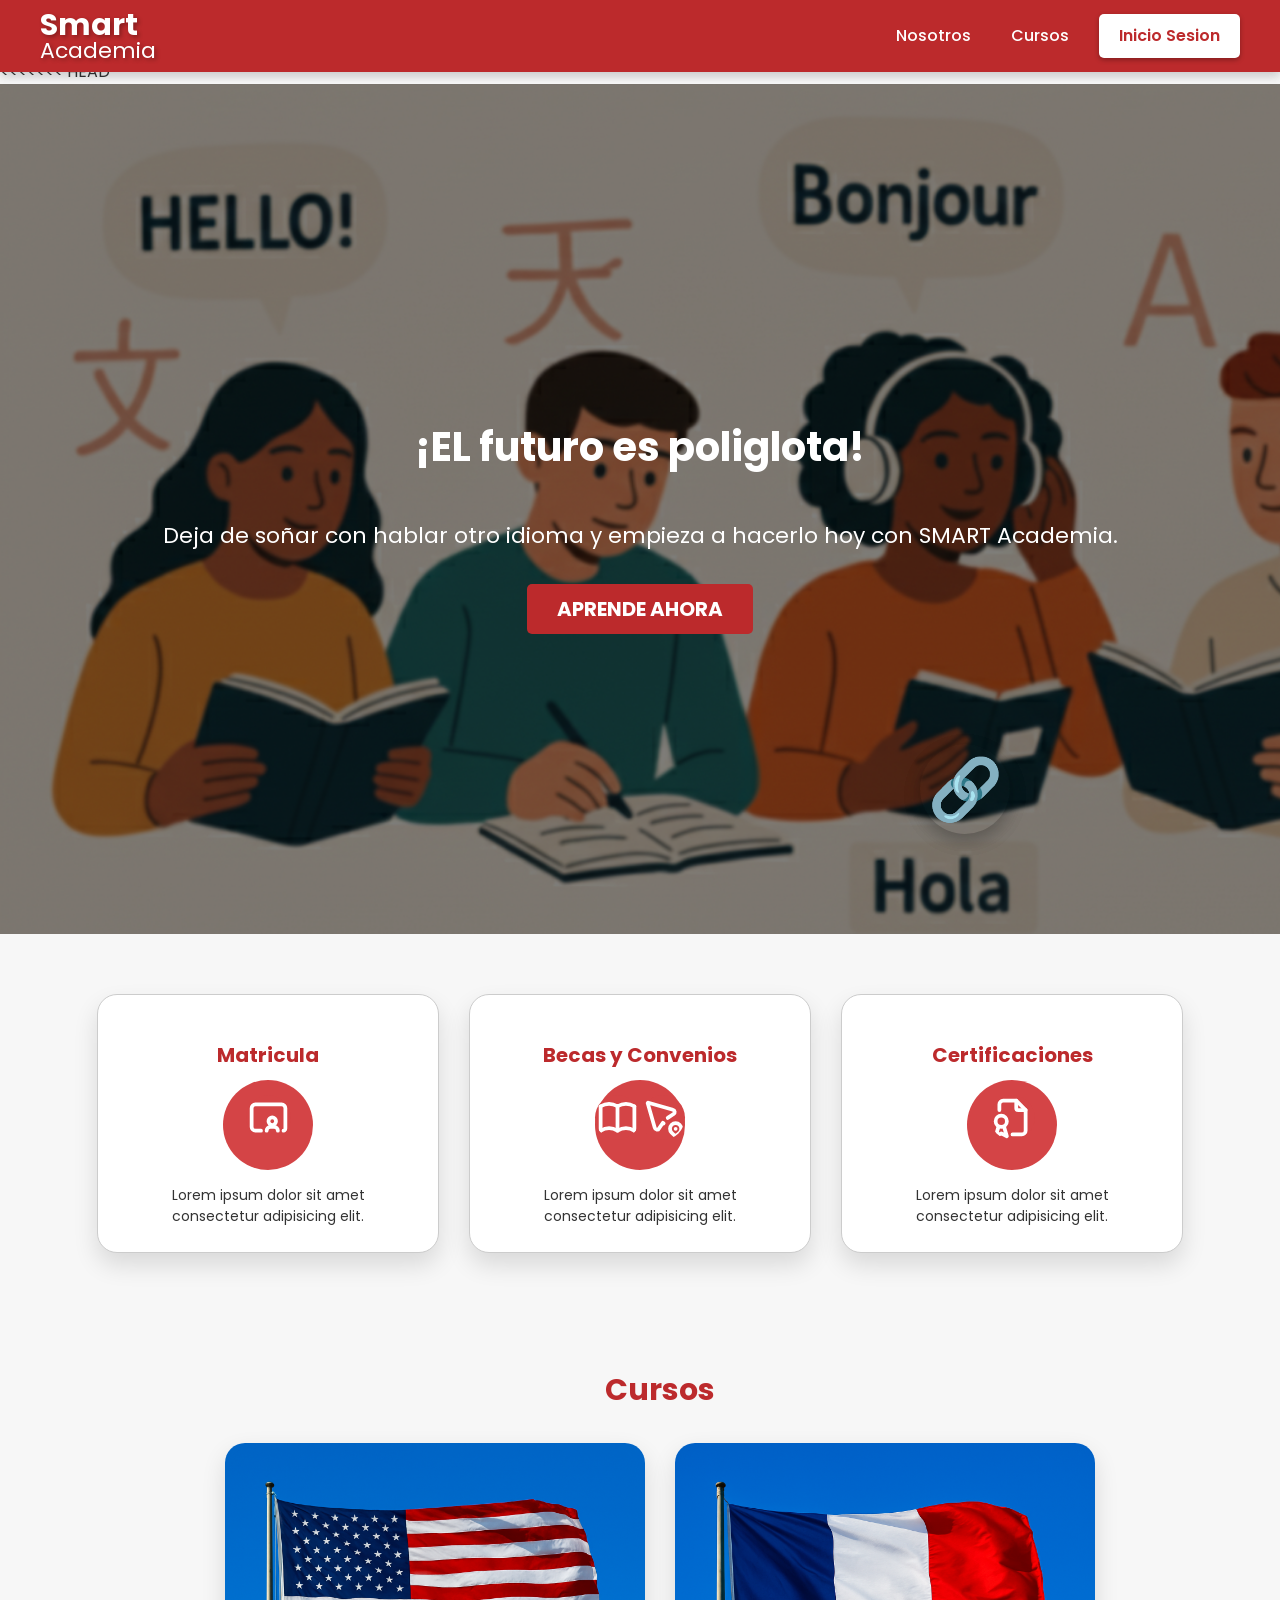
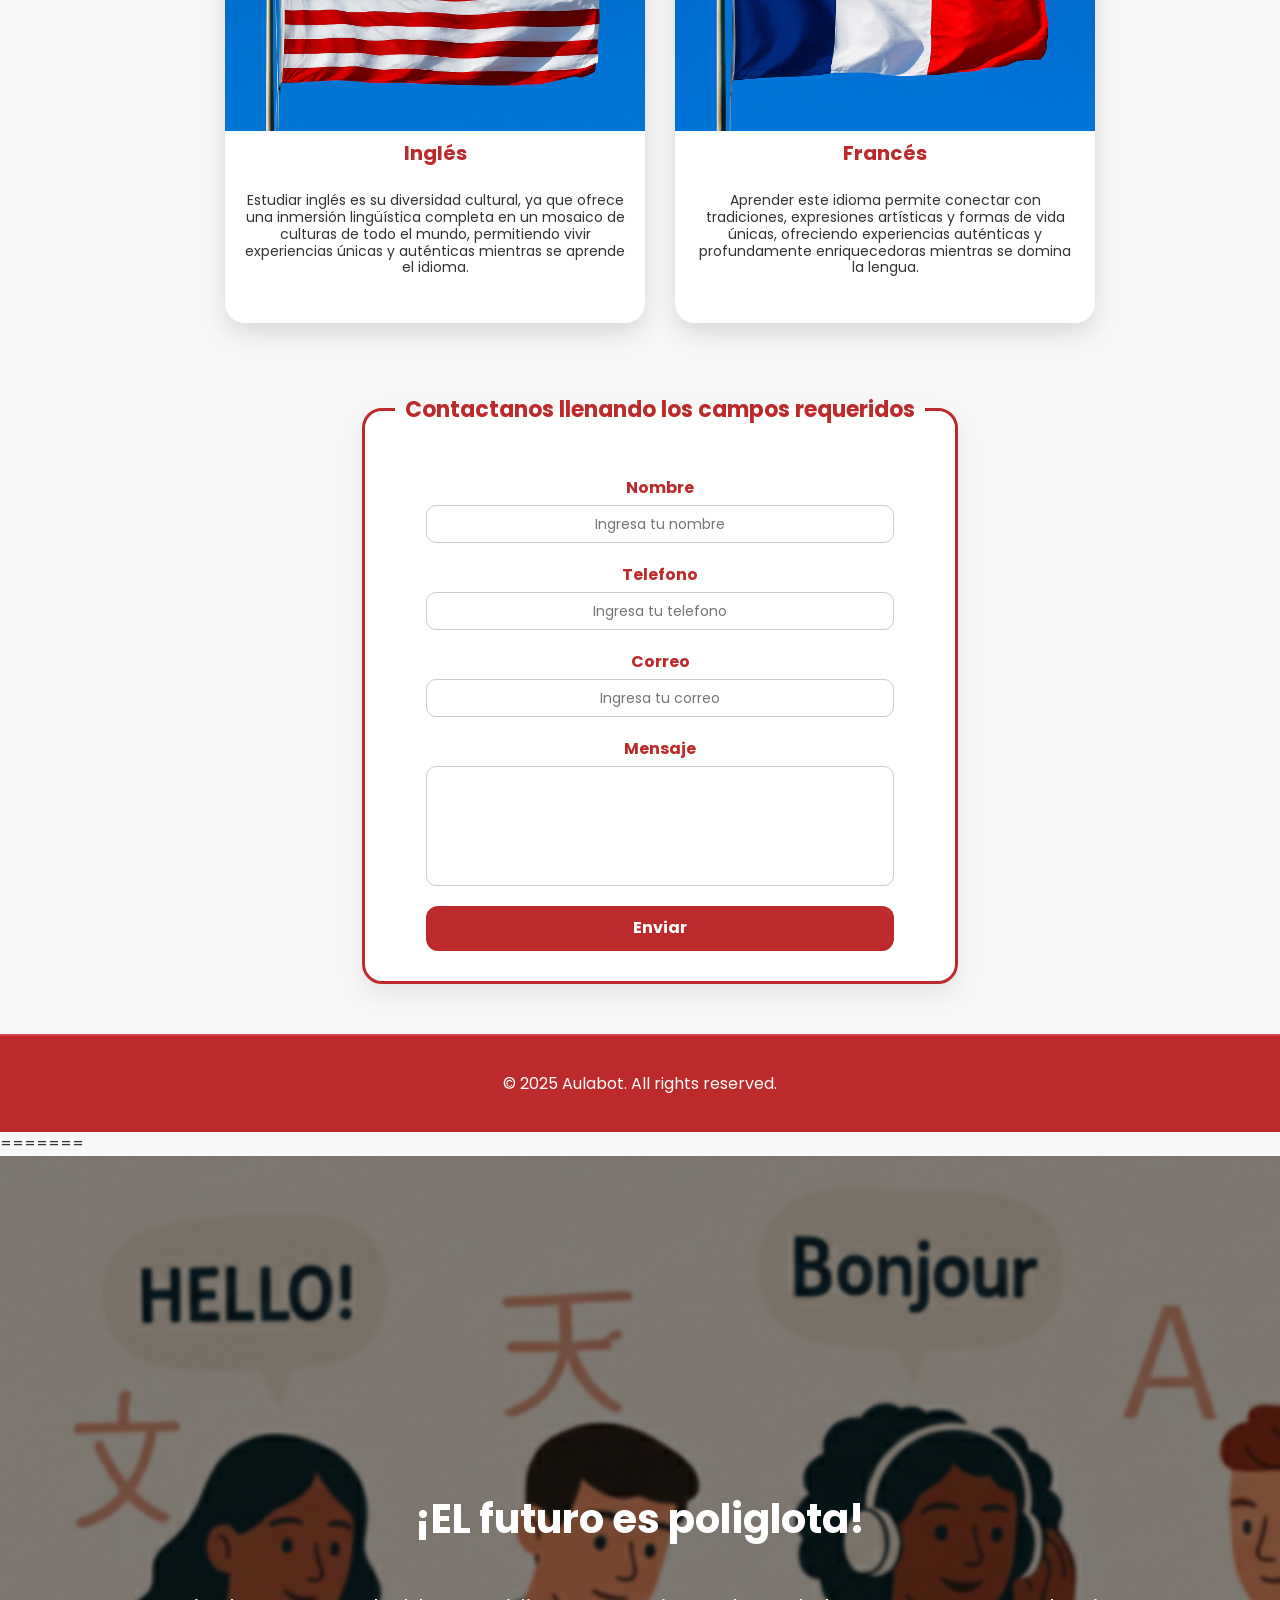
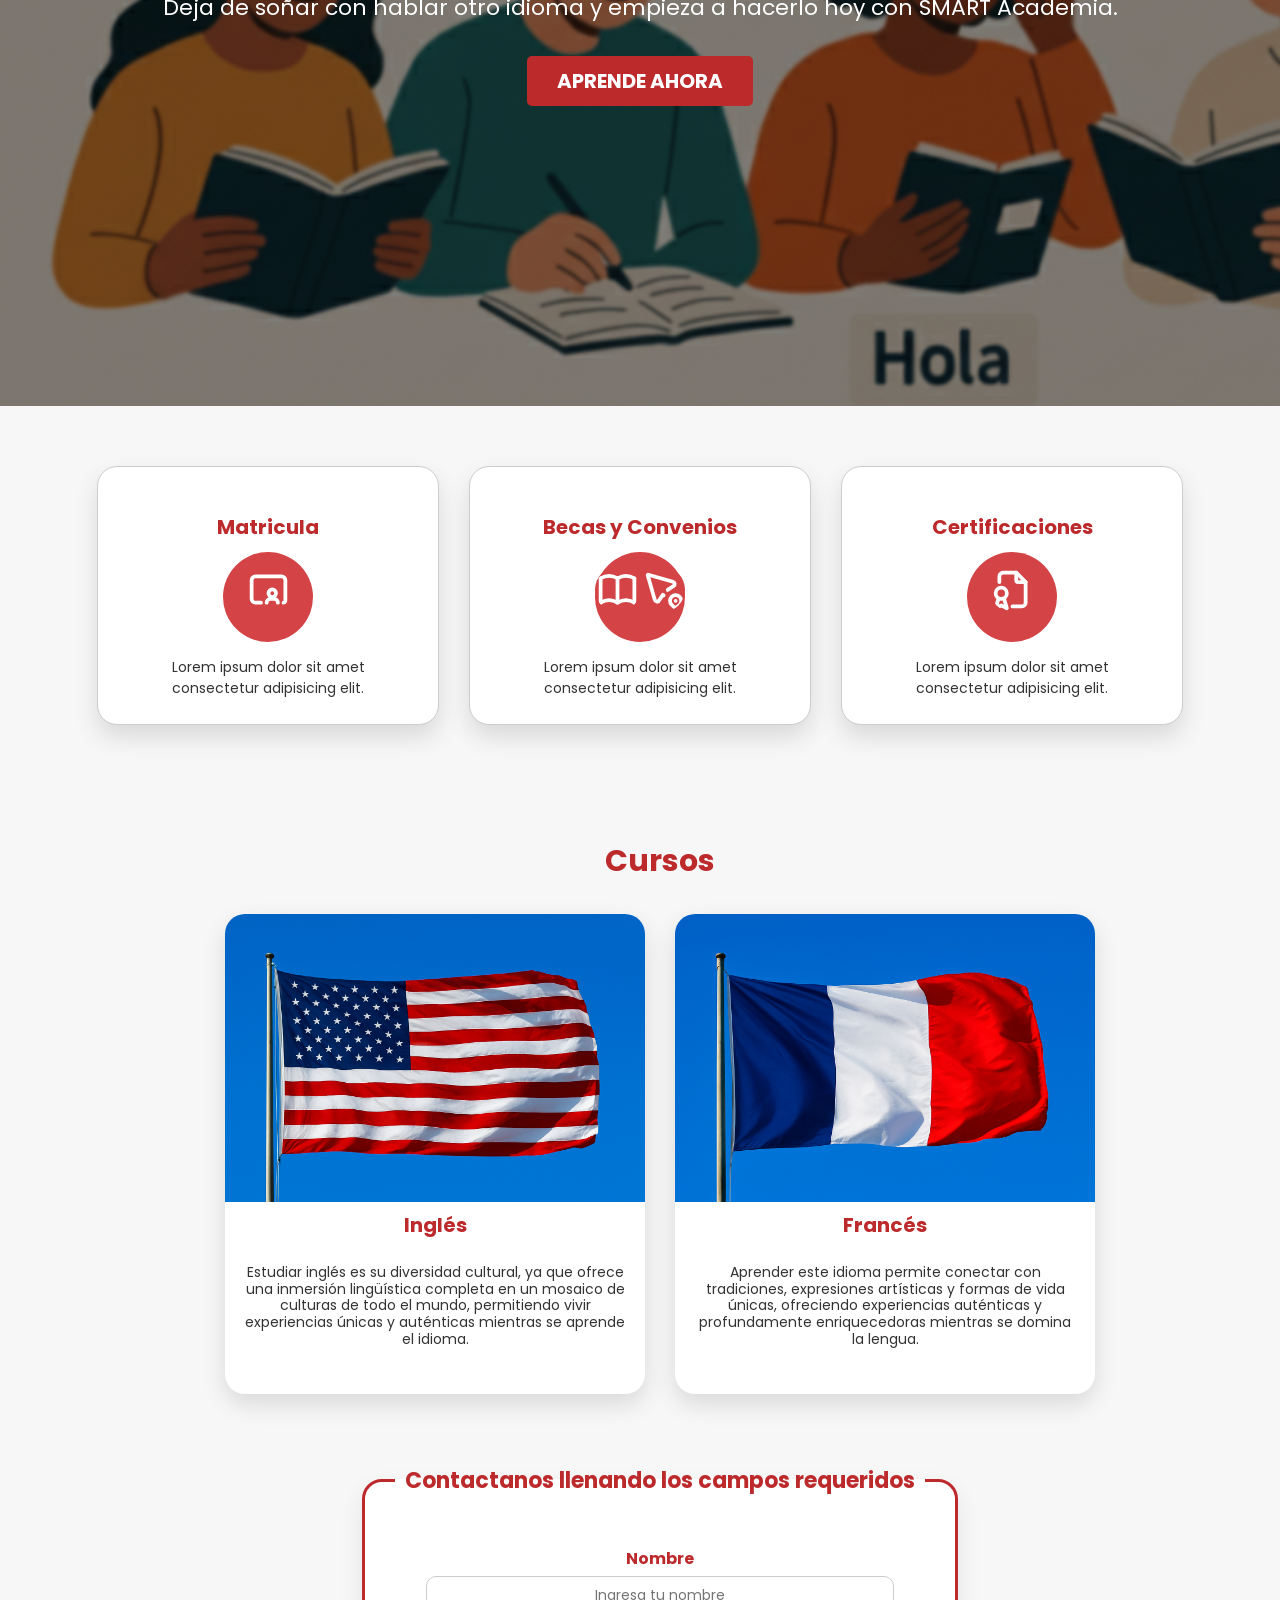
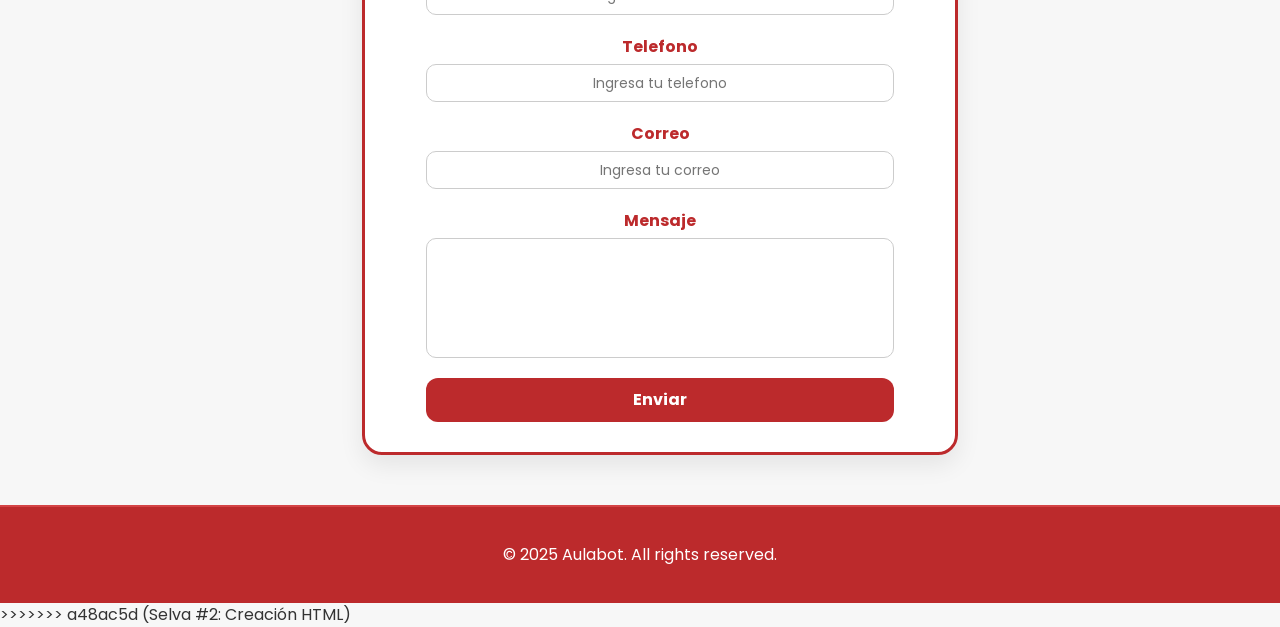
==== commit 77f3f92f: "Selva #2: Creación HTML" ====
--- a/html/index.html
+++ b/html/index.html
@@ -1,3 +1,4 @@
+<<<<<<< HEAD
 <!DOCTYPE html>
 <html lang="es">
 <head>
@@ -156,4 +157,164 @@
 
 </body>
 
+=======
+<!DOCTYPE html>
+<html lang="es">
+<head>
+    <meta charset="UTF-8">
+    <meta name="viewport" content="width=device-width, initial-scale=1.0">
+    <title>Aulabot-SA</title>
+
+    <link rel="preload" href="../css/normalize.css" as="style">
+    <link rel="stylesheet" href="../css/normalize.css">
+
+    <link rel="preload" href="../css/styles.css" as="style">
+    <link rel="stylesheet" href="../css/styles.css">
+
+    <link rel="icon" type="image/png" href="../imagenes/favicon.png">
+</head>
+<body>
+
+    <header>
+        <div class="barra-navegacion">
+            <a href="../html/index.html">
+                <h1>Smart <span>Academia</span></h1>
+            </a>
+            
+            <nav>
+                <a href="../html/nosotros.html">Nosotros</a>
+                <a href="../html/cursos.html">Cursos</a>
+                <a href="../html/inicio-sesion.html">Inicio Sesion</a>
+            </nav>
+        </div>
+    </header>
+
+    <main>
+
+        <section class="hero-principal">
+            <div class="contenido-hero-principal">
+                <h2>¡EL futuro es poliglota!</h2>
+            <p >
+               Deja de soñar con hablar otro idioma y empieza a hacerlo hoy con SMART Academia. 
+            </p>
+            <a class="boton-principal" href="../html/inicio-sesion.html">Aprende ahora</a>
+            </div>
+
+        </section>
+        <div class="servicios">
+            
+                <div class="servicio-card">
+                    <h3>Matricula</h3>
+                    <div class="icon">
+                        <svg  xmlns="http://www.w3.org/2000/svg"  width="24"  height="24"  viewBox="0 0 24 24"  fill="none"  stroke="currentColor"  stroke-width="2"  stroke-linecap="round"  stroke-linejoin="round"  class="icon icon-tabler icons-tabler-outline icon-tabler-chalkboard-teacher"><path stroke="none" d="M0 0h24v24H0z" fill="none"/><path d="M8 19h-3a2 2 0 0 1 -2 -2v-10a2 2 0 0 1 2 -2h14a2 2 0 0 1 2 2v11a1 1 0 0 1 -1 1" /><path d="M12 14a2 2 0 1 0 4.001 -.001a2 2 0 0 0 -4.001 .001" /><path d="M17 19a2 2 0 0 0 -2 -2h-2a2 2 0 0 0 -2 2" /></svg>
+                    </div>
+                     <p>Lorem ipsum dolor sit amet consectetur adipisicing elit.</p>
+                
+                </div>
+                
+                <div class="servicio-card">
+                    <h3 >Becas y Convenios</h3>
+                    <div class="icon">
+                        <svg  xmlns="http://www.w3.org/2000/svg"  width="24"  height="24"  viewBox="0 0 24 24"  fill="none"  stroke="currentColor"  stroke-width="2"  stroke-linecap="round"  stroke-linejoin="round"  class="icon icon-tabler icons-tabler-outline icon-tabler-book"><path stroke="none" d="M0 0h24v24H0z" fill="none"/><path d="M3 19a9 9 0 0 1 9 0a9 9 0 0 1 9 0" /><path d="M3 6a9 9 0 0 1 9 0a9 9 0 0 1 9 0" /><path d="M3 6l0 13" /><path d="M12 6l0 13" /><path d="M21 6l0 13" /></svg>
+                        <svg  xmlns="http://www.w3.org/2000/svg"  width="24"  height="24"  viewBox="0 0 24 24"  fill="none"  stroke="currentColor"  stroke-width="2"  stroke-linecap="round"  stroke-linejoin="round"  class="icon icon-tabler icons-tabler-outline icon-tabler-pointer-pin"><path stroke="none" d="M0 0h24v24H0z" fill="none"/><path d="M14.778 12.222l3.113 -2.09a1.2 1.2 0 0 0 -.309 -2.228l-13.582 -3.904l3.904 13.563a1.2 1.2 0 0 0 2.228 .308l2.09 -3.093l.381 .381" /><path d="M21.121 20.121a3 3 0 1 0 -4.242 0c.418 .419 1.125 1.045 2.121 1.879c1.051 -.89 1.759 -1.516 2.121 -1.879z" /><path d="M19 18v.01" /></svg>
+                    </div>
+                    <p>Lorem ipsum dolor sit amet consectetur adipisicing elit.</p>
+                </div>
+
+                <div class="servicio-card">
+                    <h3>Certificaciones</h3>
+                    <div class="icon">
+                        <svg  xmlns="http://www.w3.org/2000/svg"  width="24"  height="24"  viewBox="0 0 24 24"  fill="none"  stroke="currentColor"  stroke-width="2"  stroke-linecap="round"  stroke-linejoin="round"  class="icon icon-tabler icons-tabler-outline icon-tabler-file-certificate"><path stroke="none" d="M0 0h24v24H0z" fill="none"/><path d="M14 3v4a1 1 0 0 0 1 1h4" /><path d="M5 8v-3a2 2 0 0 1 2 -2h7l5 5v11a2 2 0 0 1 -2 2h-5" /><path d="M6 14m-3 0a3 3 0 1 0 6 0a3 3 0 1 0 -6 0" /><path d="M4.5 17l-1.5 5l3 -1.5l3 1.5l-1.5 -5" /></svg>
+                    </div>    
+                    <p>Lorem ipsum dolor sit amet consectetur adipisicing elit.</p>
+                </div>
+
+        </div>
+
+        <section>
+    <ul class="container">
+
+
+       <section class="index-cursos">
+
+  <h2>Cursos</h2>
+
+  <ul class="cursos-grid">
+
+    <!-- ===== CURSO INGLÉS ===== -->
+    <li>
+      <a href="../html/cursos.html" class="card">
+        <img src="../imagenes/img-cursos/inglesImagen.jpg" alt="Londres">
+        <div class="content">
+          <h2>Inglés</h2>
+          <p>
+            Estudiar inglés es su diversidad cultural, ya que ofrece una inmersión lingüística completa en un mosaico de culturas de todo el mundo, permitiendo vivir experiencias únicas y auténticas mientras se aprende el idioma.
+          </p>
+        </div>
+      </a>
+    </li>
+
+    <!-- ===== CURSO FRANCÉS ===== -->
+    <li>
+      <a href="../html/cursos.html" class="card">
+        <img src="../imagenes/img-cursos/francesImagen.jpg" alt="París">
+        <div class="content">
+          <h2>Francés</h2>
+          <p>
+            Aprender este idioma permite conectar con tradiciones, expresiones artísticas y formas de vida únicas, ofreciendo experiencias auténticas y profundamente enriquecedoras mientras se domina la lengua.
+          </p>
+        </div>
+      </a>
+    </li>
+
+  </ul>
+</section>
+
+        
+        <form> 
+            <fieldset> 
+
+                <legend>Contactanos llenando los campos requeridos</legend>
+                
+                <div> 
+                    <label>Nombre</label>
+                    <input type="text" placeholder="Ingresa tu nombre" name="nombre" required> 
+                </div>
+                <div>
+                    <label>Telefono</label>
+                    <input type="tel" placeholder="Ingresa tu telefono" name="telefono" required>
+                </div>
+                <div>
+                    <label>Correo</label>
+                    <input type="email" placeholder="Ingresa tu correo" name="correo" required>
+                </div>
+                <div>
+                    <label>Mensaje</label>
+                    <textarea name="Cuentanos brevemente a que se debe tu solicitud"></textarea>
+                </div>
+
+                <input type="submit" value="Enviar"> 
+
+            </fieldset>
+        </form>
+
+    </main>
+    <div class="social-fab" aria-hidden="false">
+        <button class="fab-main" aria-label="Redes sociales" title="Redes sociales">
+        <span class="fab-icon">🔗</span>
+        </button>
+        <ul class="social-links" aria-hidden="true">
+        <li><a href="https://www.facebook.com/" class="facebook" aria-label="Facebook">📘 Facebook</a></li>
+        <li><a href="https://www.instagram.com/" class="instagram" aria-label="Instagram">📸 Instagram</a></li>
+        <li><a href="https://x.com/?lang=es" class="X" aria-label="Twitter">🐦 Twitter</a></li>
+        <li><a href="https://wa.me/573244595443" target="_blank" class="whatsapp" aria-label="WhatsApp">💬 WhatsApp</a></li>
+        </ul>
+    </div>
+    <footer>
+        <p> © 2025 Aulabot. All rights reserved.</p>
+    </footer>
+
+</body>
+
+>>>>>>> a48ac5d (Selva #2: Creación HTML)
 </html>
